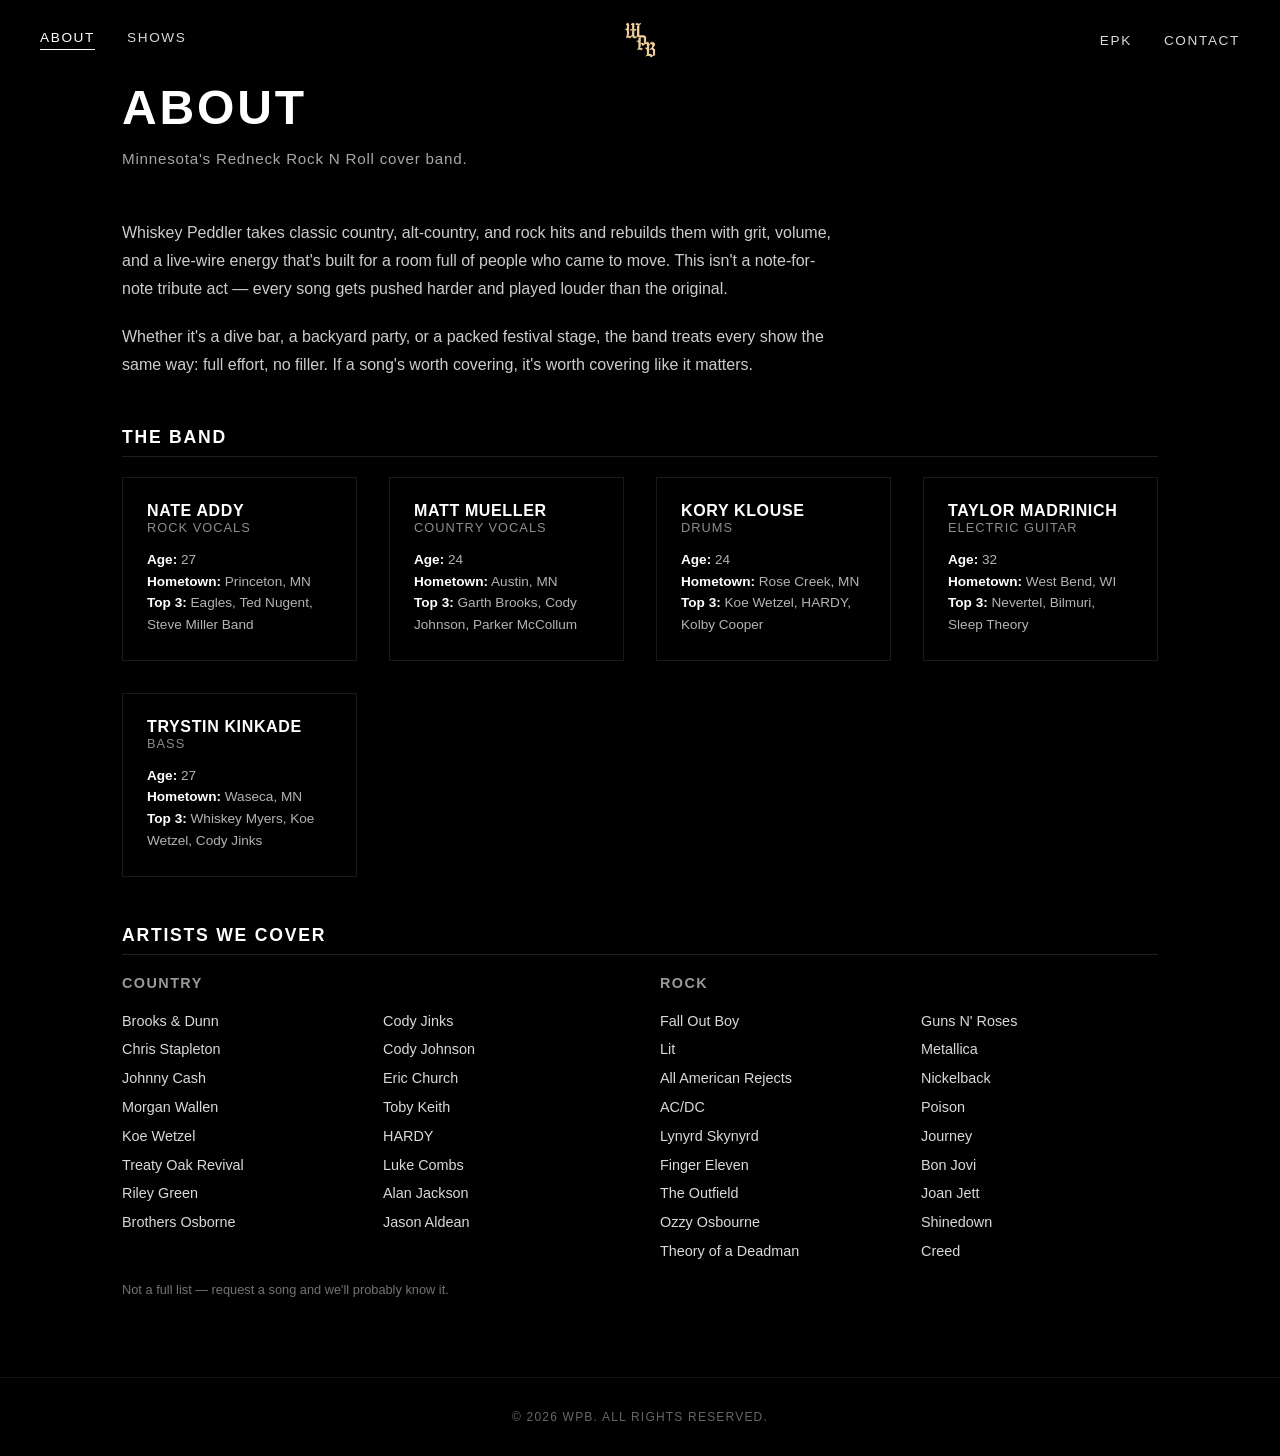
==== about/index.html @ f74cedf8 "Update index.html" ====
<!DOCTYPE html>
<html lang="en">
<head>
  <meta charset="UTF-8" />
  <meta name="viewport" content="width=device-width, initial-scale=1.0" />
  <title>About — Whiskey Peddler</title>
  <meta name="description" content="Meet Whiskey Peddler, Minnesota's Redneck Rock N Roll cover band." />
  <link rel="stylesheet" href="../css/style.css" />
</head>
<body>

  <div id="site-header"></div>

  <main class="page-section">
    <h1 class="page-title">About</h1>
    <p class="page-subtitle">Minnesota's Redneck Rock N Roll cover band.</p>

    <p class="body-copy">
      Whiskey Peddler takes classic country, alt-country, and rock hits and rebuilds them with grit,
      volume, and a live-wire energy that's built for a room full of people who came to move. This
      isn't a note-for-note tribute act — every song gets pushed harder and played louder than the
      original.
    </p>
    <p class="body-copy">
      Whether it's a dive bar, a backyard party, or a packed festival stage, the band treats every
      show the same way: full effort, no filler. If a song's worth covering, it's worth covering
      like it matters.
    </p>

    <h2 class="section-heading">The Band</h2>
    <div class="member-grid">
      <div class="member-card">
        <div class="member-name">Nate Addy</div>
        <div class="member-role">Rock Vocals</div>
        <div class="member-detail">
          <strong>Age:</strong> 27<br />
          <strong>Hometown:</strong> Princeton, MN<br />
          <strong>Top 3:</strong> Eagles, Ted Nugent, Steve Miller Band
        </div>
      </div>
      <div class="member-card">
        <div class="member-name">Matt Mueller</div>
        <div class="member-role">Country Vocals</div>
        <div class="member-detail">
          <strong>Age:</strong> 24<br />
          <strong>Hometown:</strong> Austin, MN<br />
          <strong>Top 3:</strong> Garth Brooks, Cody Johnson, Parker McCollum
        </div>
      </div>
      <div class="member-card">
        <div class="member-name">Kory Klouse</div>
        <div class="member-role">Drums</div>
        <div class="member-detail">
          <strong>Age:</strong> 24<br />
          <strong>Hometown:</strong> Rose Creek, MN<br />
          <strong>Top 3:</strong> Koe Wetzel, HARDY, Kolby Cooper
        </div>
      </div>
      <div class="member-card">
        <div class="member-name">Taylor Madrinich</div>
        <div class="member-role">Electric Guitar</div>
        <div class="member-detail">
          <strong>Age:</strong> 32<br />
          <strong>Hometown:</strong> West Bend, WI<br />
          <strong>Top 3:</strong> Nevertel, Bilmuri, Sleep Theory
        </div>
      </div>
      <div class="member-card">
        <div class="member-name">Trystin Kinkade</div>
        <div class="member-role">Bass</div>
        <div class="member-detail">
          <strong>Age:</strong> 27<br />
          <strong>Hometown:</strong> Waseca, MN<br />
          <strong>Top 3:</strong> Whiskey Myers, Koe Wetzel, Cody Jinks
        </div>
      </div>
    </div>

    <h2 class="section-heading">Artists We Cover</h2>
    <div class="artist-columns">
      <div>
        <h4>Country</h4>
        <ul>
          <li>Brooks &amp; Dunn</li>
          <li>Chris Stapleton</li>
          <li>Johnny Cash</li>
          <li>Morgan Wallen</li>
          <li>Koe Wetzel</li>
          <li>Treaty Oak Revival</li>
          <li>Riley Green</li>
          <li>Brothers Osborne</li>
          <li>Cody Jinks</li>
          <li>Cody Johnson</li>
          <li>Eric Church</li>
          <li>Toby Keith</li>
          <li>HARDY</li>
          <li>Luke Combs</li>
          <li>Alan Jackson</li>
          <li>Jason Aldean</li>
        </ul>
      </div>
      <div>
        <h4>Rock</h4>
        <ul>
          <li>Fall Out Boy</li>
          <li>Lit</li>
          <li>All American Rejects</li>
          <li>AC/DC</li>
          <li>Lynyrd Skynyrd</li>
          <li>Finger Eleven</li>
          <li>The Outfield</li>
          <li>Ozzy Osbourne</li>
          <li>Theory of a Deadman</li>
          <li>Guns N' Roses</li>
          <li>Metallica</li>
          <li>Nickelback</li>
          <li>Poison</li>
          <li>Journey</li>
          <li>Bon Jovi</li>
          <li>Joan Jett</li>
          <li>Shinedown</li>
          <li>Creed</li>
        </ul>
      </div>
    </div>
    <p class="artist-note">Not a full list — request a song and we'll probably know it.</p>
  </main>

  <div id="site-footer"></div>

  <script>window.SITE_BASE = "../";</script>
  <script src="../js/main.js"></script>
</body>
</html>
---- css/style.css ----
/* ===========================
   RESET & BASE
   =========================== */
*, *::before, *::after {
  box-sizing: border-box;
  margin: 0;
  padding: 0;
}

html, body {
  height: 100%;
}

body {
  font-family: 'Helvetica Neue', Helvetica, Arial, sans-serif;
  color: #fff;
  background: #000;
  overflow-x: hidden;
}

a {
  text-decoration: none;
  color: inherit;
}

img {
  display: block;
  max-width: 100%;
}

/* ===========================
   HEADER / NAV
   =========================== */
.site-header {
  position: fixed;
  top: 0;
  left: 0;
  width: 100%;
  z-index: 100;
  padding: 0 2rem;
  /* subtle gradient so nav links stay readable over hero */
  background: linear-gradient(to bottom, rgba(0,0,0,0.6) 0%, transparent 100%);
  transition: background 0.3s ease;
}

/* Scrolled state — added by JS */
.site-header.scrolled {
  background: rgba(0, 0, 0, 0.85);
  backdrop-filter: blur(6px);
  -webkit-backdrop-filter: blur(6px);
}

.nav-inner {
  display: flex;
  align-items: center;
  justify-content: space-between;
  max-width: 1200px;
  margin: 0 auto;
  height: 80px;
}

.nav-left,
.nav-right {
  display: flex;
  gap: 2rem;
  flex: 1;
}

.nav-right {
  justify-content: flex-end;
}

.nav-link {
  font-size: 0.85rem;
  font-weight: 500;
  letter-spacing: 0.12em;
  text-transform: uppercase;
  color: #fff;
  opacity: 0.85;
  transition: opacity 0.2s ease;
}

.nav-link:hover {
  opacity: 1;
}

.nav-link.active {
  opacity: 1;
  border-bottom: 1px solid #fff;
  padding-bottom: 4px;
}

.nav-logo {
  flex: 0 0 auto;
  display: flex;
  justify-content: center;
}

.logo-img {
  height: 52px;
  width: auto;
  object-fit: contain;
}

/* ===========================
   HERO
   =========================== */
.hero {
  position: relative;
  width: 100%;
  height: 100vh;
  min-height: 500px;
  overflow: hidden;
}

.hero-bg {
  position: absolute;
  inset: 0;
  background-image: url('../assets/wbphero.png');
  background-size: cover;
  background-position: center top;
  background-repeat: no-repeat;
}

/* subtle dark vignette so any text over the hero stays legible */
.hero-bg::after {
  content: '';
  position: absolute;
  inset: 0;
  background: linear-gradient(
    to bottom,
    rgba(0,0,0,0.25) 0%,
    rgba(0,0,0,0.0) 40%,
    rgba(0,0,0,0.45) 100%
  );
}

/* Optional: hero content block (text / CTA) — hidden by default,
   uncomment in index.html when you have content to add */
.hero-content {
  position: relative;
  z-index: 2;
  display: flex;
  flex-direction: column;
  align-items: center;
  justify-content: flex-end;
  height: 100%;
  padding-bottom: 6rem;
  text-align: center;
}

.hero-content h1 {
  font-size: clamp(2rem, 6vw, 5rem);
  font-weight: 700;
  letter-spacing: 0.04em;
  line-height: 1.1;
  text-shadow: 0 2px 20px rgba(0,0,0,0.5);
}

.hero-content p {
  margin-top: 1rem;
  font-size: clamp(0.9rem, 2vw, 1.15rem);
  letter-spacing: 0.08em;
  text-transform: uppercase;
  opacity: 0.85;
}

.hero-actions {
  display: flex;
  gap: 1rem;
  margin-top: 2rem;
  justify-content: center;
  flex-wrap: wrap;
}

.hero-btn {
  padding: 0.9rem 2rem;
  border: 1px solid #fff;
  font-size: 0.8rem;
  letter-spacing: 0.1em;
  text-transform: uppercase;
  background: #fff;
  color: #000;
  transition: background 0.2s ease, color 0.2s ease;
}

.hero-btn:hover {
  background: transparent;
  color: #fff;
}

.hero-btn-outline {
  background: transparent;
  color: #fff;
}

.hero-btn-outline:hover {
  background: #fff;
  color: #000;
}

/* ===========================
   HOMEPAGE HIGHLIGHTS
   =========================== */
.highlight-grid {
  display: grid;
  grid-template-columns: repeat(auto-fit, minmax(220px, 1fr));
  gap: 1.5rem;
}

.highlight-card {
  display: block;
  border: 1px solid rgba(255,255,255,0.12);
  padding: 2rem 1.5rem;
  text-align: center;
  transition: border-color 0.2s ease, background 0.2s ease;
}

.highlight-card:hover {
  border-color: #fff;
  background: rgba(255,255,255,0.04);
}

.highlight-card h3 {
  font-size: 1rem;
  letter-spacing: 0.08em;
  text-transform: uppercase;
  margin-bottom: 0.5rem;
}

.highlight-card p {
  font-size: 0.85rem;
  color: rgba(255,255,255,0.6);
}

/* ===========================
   MAIN CONTENT SECTIONS
   (for pages beyond the hero)
   =========================== */
.page-section {
  max-width: 1100px;
  margin: 0 auto;
  padding: 5rem 2rem;
}

/* ===========================
   FOOTER
   =========================== */
.site-footer {
  background: #000;
  border-top: 1px solid rgba(255,255,255,0.08);
  padding: 2rem;
  text-align: center;
}

.footer-copy {
  font-size: 0.75rem;
  letter-spacing: 0.1em;
  text-transform: uppercase;
  opacity: 0.4;
}

/* ===========================
   PAGE HEADER (interior pages)
   =========================== */
.page-title {
  font-size: clamp(1.8rem, 5vw, 3rem);
  font-weight: 700;
  letter-spacing: 0.06em;
  text-transform: uppercase;
  margin-bottom: 0.75rem;
}

.page-subtitle {
  font-size: 0.95rem;
  letter-spacing: 0.05em;
  color: rgba(255,255,255,0.65);
  margin-bottom: 3rem;
  max-width: 640px;
  line-height: 1.6;
}

.section-heading {
  font-size: 1.1rem;
  font-weight: 700;
  letter-spacing: 0.1em;
  text-transform: uppercase;
  margin: 3rem 0 1.25rem;
  padding-bottom: 0.5rem;
  border-bottom: 1px solid rgba(255,255,255,0.12);
}

.body-copy {
  font-size: 1rem;
  line-height: 1.75;
  color: rgba(255,255,255,0.8);
  max-width: 720px;
  margin-bottom: 1.25rem;
}

/* ===========================
   MEMBER GRID (About)
   =========================== */
.member-grid {
  display: grid;
  grid-template-columns: repeat(auto-fill, minmax(220px, 1fr));
  gap: 2rem;
}

.member-card {
  border: 1px solid rgba(255,255,255,0.1);
  padding: 1.5rem;
}

.member-name {
  font-size: 1rem;
  font-weight: 700;
  letter-spacing: 0.04em;
  text-transform: uppercase;
}

.member-role {
  font-size: 0.8rem;
  letter-spacing: 0.08em;
  text-transform: uppercase;
  color: rgba(255,255,255,0.55);
  margin-bottom: 0.85rem;
}

.member-detail {
  font-size: 0.85rem;
  line-height: 1.6;
  color: rgba(255,255,255,0.7);
}

.member-detail strong {
  color: #fff;
}

/* ===========================
   ARTIST LISTS (About / EPK)
   =========================== */
.artist-columns {
  display: grid;
  grid-template-columns: repeat(auto-fit, minmax(220px, 1fr));
  gap: 2.5rem;
  margin-bottom: 1rem;
}

.artist-columns h4 {
  font-size: 0.9rem;
  letter-spacing: 0.1em;
  text-transform: uppercase;
  margin-bottom: 1rem;
  color: rgba(255,255,255,0.6);
}

.artist-columns ul {
  list-style: none;
  columns: 2;
  column-gap: 1.5rem;
}

.artist-columns li {
  font-size: 0.9rem;
  line-height: 2;
  color: rgba(255,255,255,0.85);
}

.artist-note {
  font-size: 0.8rem;
  color: rgba(255,255,255,0.45);
  margin-top: 0.5rem;
}

/* ===========================
   CALENDAR EMBED (Shows)
   =========================== */
.calendar-wrap {
  border: 1px solid rgba(255,255,255,0.12);
  background: #0a0a0a;
  overflow: hidden;
}

.calendar-wrap iframe {
  display: block;
  width: 100%;
  height: 650px;
  border: 0;
}

.shows-cta {
  margin-top: 2.5rem;
  padding: 2rem;
  border: 1px solid rgba(255,255,255,0.1);
  text-align: center;
}

.shows-cta a {
  display: inline-block;
  margin-top: 1rem;
  padding: 0.85rem 2rem;
  border: 1px solid #fff;
  font-size: 0.8rem;
  letter-spacing: 0.1em;
  text-transform: uppercase;
  transition: background 0.2s ease, color 0.2s ease;
}

.shows-cta a:hover {
  background: #fff;
  color: #000;
}

/* ===========================
   DOWNLOADS & VIDEOS (EPK)
   =========================== */
.download-list {
  display: flex;
  flex-wrap: wrap;
  gap: 1rem;
  margin-bottom: 1rem;
}

.download-link {
  display: inline-flex;
  align-items: center;
  gap: 0.6rem;
  padding: 0.9rem 1.5rem;
  border: 1px solid rgba(255,255,255,0.25);
  font-size: 0.8rem;
  letter-spacing: 0.08em;
  text-transform: uppercase;
  transition: border-color 0.2s ease, background 0.2s ease;
}

.download-link:hover {
  border-color: #fff;
  background: rgba(255,255,255,0.06);
}

.video-grid {
  display: grid;
  grid-template-columns: repeat(auto-fit, minmax(280px, 1fr));
  gap: 2rem;
}

.video-item .video-frame {
  position: relative;
  width: 100%;
  padding-top: 56.25%;
  background: #0a0a0a;
  border: 1px solid rgba(255,255,255,0.1);
}

.video-item .video-frame iframe {
  position: absolute;
  inset: 0;
  width: 100%;
  height: 100%;
  border: 0;
}

.video-caption {
  margin-top: 0.75rem;
  font-size: 0.85rem;
}

.video-caption .video-title {
  font-weight: 700;
  text-transform: uppercase;
  letter-spacing: 0.04em;
}

.video-caption .video-loc {
  color: rgba(255,255,255,0.5);
  font-size: 0.8rem;
}

/* ===========================
   CONTACT
   =========================== */
.contact-grid {
  display: grid;
  grid-template-columns: repeat(auto-fit, minmax(240px, 1fr));
  gap: 2rem;
  margin-bottom: 2.5rem;
}

.contact-card {
  border: 1px solid rgba(255,255,255,0.1);
  padding: 1.75rem;
}

.contact-label {
  font-size: 0.75rem;
  letter-spacing: 0.1em;
  text-transform: uppercase;
  color: rgba(255,255,255,0.5);
  margin-bottom: 0.6rem;
}

.contact-value {
  font-size: 1.15rem;
  font-weight: 700;
  letter-spacing: 0.02em;
}

.contact-value a {
  border-bottom: 1px solid transparent;
  transition: border-color 0.2s ease;
}

.contact-value a:hover {
  border-color: #fff;
}

.social-row {
  display: flex;
  gap: 1rem;
}

.social-row a {
  padding: 0.75rem 1.5rem;
  border: 1px solid rgba(255,255,255,0.25);
  font-size: 0.8rem;
  letter-spacing: 0.08em;
  text-transform: uppercase;
  transition: border-color 0.2s ease, background 0.2s ease;
}

.social-row a:hover {
  border-color: #fff;
  background: rgba(255,255,255,0.06);
}

/* ===========================
   RESPONSIVE
   =========================== */
@media (max-width: 600px) {
  .nav-inner {
    height: 64px;
  }

  .logo-img {
    height: 38px;
  }

  .nav-left,
  .nav-right {
    gap: 1rem;
  }

  .nav-link {
    font-size: 0.75rem;
  }
}

@media (max-width: 420px) {
  .site-header {
    padding: 0 1rem;
  }

  .nav-left,
  .nav-right {
    gap: 0.65rem;
  }
}

@media (max-width: 640px) {
  .page-section {
    padding: 6.5rem 1.25rem 3rem;
  }

  .artist-columns ul {
    columns: 1;
  }

  .calendar-wrap iframe {
    height: 500px;
  }
}
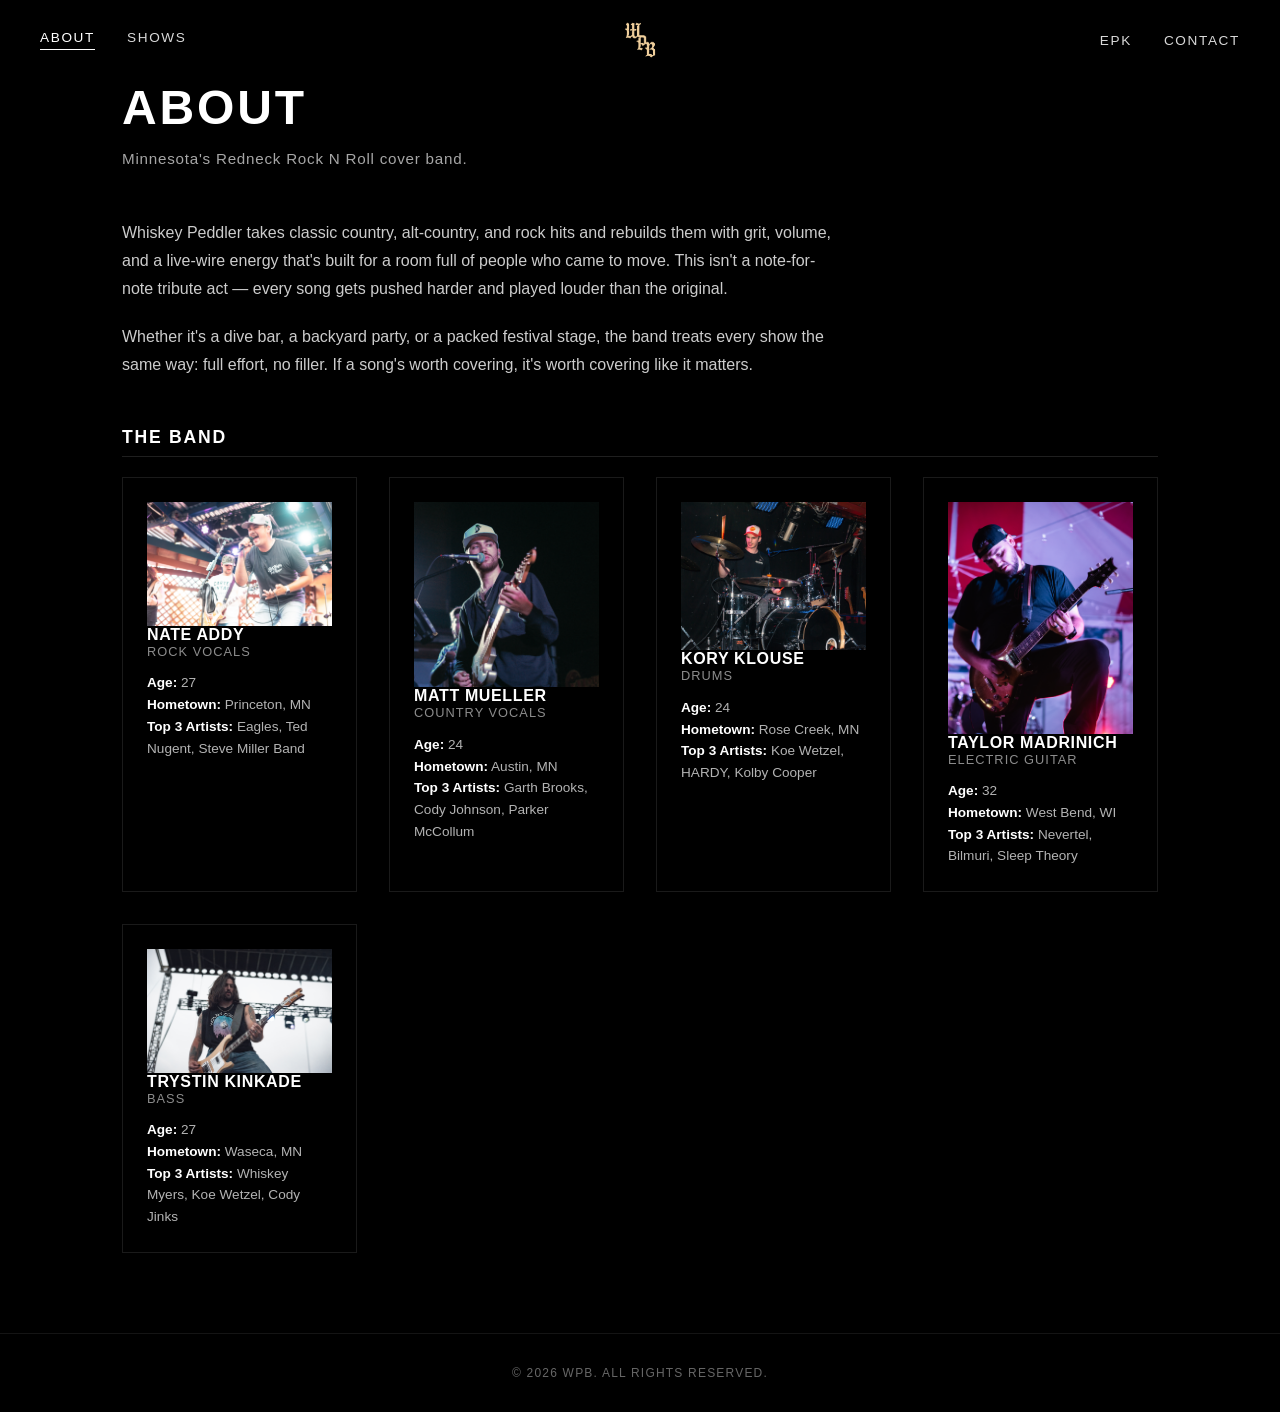
==== commit 9f1df184: "Update index.html" ====
--- a/about/index.html
+++ b/about/index.html
@@ -30,100 +30,57 @@
     <h2 class="section-heading">The Band</h2>
     <div class="member-grid">
       <div class="member-card">
+        <img class="member-photo" src="../assets/bandnate.jpg" alt="Nate Addy" />
         <div class="member-name">Nate Addy</div>
         <div class="member-role">Rock Vocals</div>
         <div class="member-detail">
           <strong>Age:</strong> 27<br />
           <strong>Hometown:</strong> Princeton, MN<br />
-          <strong>Top 3:</strong> Eagles, Ted Nugent, Steve Miller Band
+          <strong>Top 3 Artists:</strong> Eagles, Ted Nugent, Steve Miller Band
         </div>
       </div>
       <div class="member-card">
+        <img class="member-photo" src="../assets/bandmatt.jpg" alt="Matt Mueller" />
         <div class="member-name">Matt Mueller</div>
         <div class="member-role">Country Vocals</div>
         <div class="member-detail">
           <strong>Age:</strong> 24<br />
           <strong>Hometown:</strong> Austin, MN<br />
-          <strong>Top 3:</strong> Garth Brooks, Cody Johnson, Parker McCollum
+          <strong>Top 3 Artists:</strong> Garth Brooks, Cody Johnson, Parker McCollum
         </div>
       </div>
       <div class="member-card">
+        <img class="member-photo" src="../assets/bandkory.jpg" alt="Kory Klouse" />
         <div class="member-name">Kory Klouse</div>
         <div class="member-role">Drums</div>
         <div class="member-detail">
           <strong>Age:</strong> 24<br />
           <strong>Hometown:</strong> Rose Creek, MN<br />
-          <strong>Top 3:</strong> Koe Wetzel, HARDY, Kolby Cooper
+          <strong>Top 3 Artists:</strong> Koe Wetzel, HARDY, Kolby Cooper
         </div>
       </div>
       <div class="member-card">
+        <img class="member-photo" src="../assets/bandtaylor2.jpg" alt="Taylor Madrinich" />
         <div class="member-name">Taylor Madrinich</div>
         <div class="member-role">Electric Guitar</div>
         <div class="member-detail">
           <strong>Age:</strong> 32<br />
           <strong>Hometown:</strong> West Bend, WI<br />
-          <strong>Top 3:</strong> Nevertel, Bilmuri, Sleep Theory
+          <strong>Top 3 Artists:</strong> Nevertel, Bilmuri, Sleep Theory
         </div>
       </div>
       <div class="member-card">
+        <img class="member-photo" src="../assets/bandtrystin.jpg" alt="Trystin Kinkade" />
         <div class="member-name">Trystin Kinkade</div>
         <div class="member-role">Bass</div>
         <div class="member-detail">
           <strong>Age:</strong> 27<br />
           <strong>Hometown:</strong> Waseca, MN<br />
-          <strong>Top 3:</strong> Whiskey Myers, Koe Wetzel, Cody Jinks
+          <strong>Top 3 Artists:</strong> Whiskey Myers, Koe Wetzel, Cody Jinks
         </div>
       </div>
     </div>
 
-    <h2 class="section-heading">Artists We Cover</h2>
-    <div class="artist-columns">
-      <div>
-        <h4>Country</h4>
-        <ul>
-          <li>Brooks &amp; Dunn</li>
-          <li>Chris Stapleton</li>
-          <li>Johnny Cash</li>
-          <li>Morgan Wallen</li>
-          <li>Koe Wetzel</li>
-          <li>Treaty Oak Revival</li>
-          <li>Riley Green</li>
-          <li>Brothers Osborne</li>
-          <li>Cody Jinks</li>
-          <li>Cody Johnson</li>
-          <li>Eric Church</li>
-          <li>Toby Keith</li>
-          <li>HARDY</li>
-          <li>Luke Combs</li>
-          <li>Alan Jackson</li>
-          <li>Jason Aldean</li>
-        </ul>
-      </div>
-      <div>
-        <h4>Rock</h4>
-        <ul>
-          <li>Fall Out Boy</li>
-          <li>Lit</li>
-          <li>All American Rejects</li>
-          <li>AC/DC</li>
-          <li>Lynyrd Skynyrd</li>
-          <li>Finger Eleven</li>
-          <li>The Outfield</li>
-          <li>Ozzy Osbourne</li>
-          <li>Theory of a Deadman</li>
-          <li>Guns N' Roses</li>
-          <li>Metallica</li>
-          <li>Nickelback</li>
-          <li>Poison</li>
-          <li>Journey</li>
-          <li>Bon Jovi</li>
-          <li>Joan Jett</li>
-          <li>Shinedown</li>
-          <li>Creed</li>
-        </ul>
-      </div>
-    </div>
-    <p class="artist-note">Not a full list — request a song and we'll probably know it.</p>
   </main>
 
   <div id="site-footer"></div>
--- a/css/style.css
+++ b/css/style.css
@@ -116,7 +116,7 @@
 .hero-bg {
   position: absolute;
   inset: 0;
-  background-image: url('../assets/wbphero.png');
+  background-image: url('/whiskeypeddlerband/assets/WPB%20Hero%202.jpg');
   background-size: cover;
   background-position: center top;
   background-repeat: no-repeat;
@@ -299,6 +299,26 @@
 }
 
 /* ===========================
+   BIO SPLIT (EPK: text left, image right)
+   =========================== */
+.bio-split {
+  display: grid;
+  grid-template-columns: 1fr 1fr;
+  gap: 2rem;
+  align-items: center;
+}
+
+.bio-split .body-copy {
+  margin: 0;
+}
+
+.bio-image {
+  display: block;
+  width: 100%;
+  height: auto;
+}
+
+/* ===========================
    MEMBER GRID (About)
    =========================== */
 .member-grid {
@@ -377,6 +397,8 @@
    CALENDAR EMBED (Shows)
    =========================== */
 .calendar-wrap {
+  width: 800px;
+  margin: 0 auto;
   border: 1px solid rgba(255,255,255,0.12);
   background: #0a0a0a;
   overflow: hidden;
@@ -384,7 +406,7 @@
 
 .calendar-wrap iframe {
   display: block;
-  width: 100%;
+  width: 800px;
   height: 650px;
   border: 0;
 }
@@ -521,22 +543,198 @@
 }
 
 .social-row a {
-  padding: 0.75rem 1.5rem;
-  border: 1px solid rgba(255,255,255,0.25);
-  font-size: 0.8rem;
-  letter-spacing: 0.08em;
-  text-transform: uppercase;
-  transition: border-color 0.2s ease, background 0.2s ease;
-}
-
-.social-row a:hover {
-  border-color: #fff;
-  background: rgba(255,255,255,0.06);
+  display: inline-flex;
+  align-items: center;
+  justify-content: center;
+  width: 44px;
+  height: 44px;
+  padding: 0;
+  border: none;
+}
+
+.social-row svg {
+  width: 22px;
+  height: 22px;
+  fill: #fff;
+  transition: fill 0.2s ease;
+}
+
+.social-row .icon-facebook:hover svg {
+  fill: #1877F2;
+}
+
+.social-row .icon-instagram:hover svg {
+  fill: #E4405F;
+}
+
+/* ===========================
+   GALLERY: masonry grid (default)
+   =========================== */
+.gallery-grid {
+  column-width: 260px;
+  column-gap: 12px;
+  margin-top: 1.5rem;
+}
+
+.gallery-item {
+  display: block;
+  width: 100%;
+  margin: 0 0 12px;
+  padding: 0;
+  border: 1px solid #333;
+  background: #111;
+  cursor: pointer;
+  break-inside: avoid;
+  overflow: hidden;
+}
+
+.gallery-item img {
+  display: block;
+  width: 100%;
+  height: auto;
+  transition: opacity 0.2s ease;
+}
+
+.gallery-item:hover img,
+.gallery-item:focus-visible img {
+  opacity: 0.8;
+}
+
+.gallery-item:focus-visible {
+  outline: 2px solid #fff;
+  outline-offset: 2px;
+}
+
+.gallery-status {
+  margin-top: 1.5rem;
+  color: #c8c8c8;
+}
+
+/* ===========================
+   GALLERY: carousel (data-mode="carousel")
+   =========================== */
+.gallery-carousel {
+  position: relative;
+  margin-top: 1.5rem;
+}
+
+.gallery-track {
+  display: flex;
+  gap: 12px;
+  overflow-x: auto;
+  scrollbar-width: none;
+  -webkit-overflow-scrolling: touch;
+}
+
+.gallery-track::-webkit-scrollbar {
+  display: none;
+}
+
+.gallery-track .gallery-item {
+  flex: 0 0 auto;
+  width: auto;
+  height: 320px;
+  margin: 0;
+}
+
+.gallery-track .gallery-item img {
+  width: auto;
+  max-width: none;
+  height: 100%;
+}
+
+.gc-arrow {
+  position: absolute;
+  top: 50%;
+  transform: translateY(-50%);
+  z-index: 2;
+  width: 44px;
+  height: 44px;
+  border: 0;
+  border-radius: 50%;
+  background: rgba(0, 0, 0, 0.65);
+  color: #fff;
+  font-size: 1.8rem;
+  line-height: 1;
+  cursor: pointer;
+}
+
+.gc-arrow:hover,
+.gc-arrow:focus-visible {
+  background: rgba(0, 0, 0, 0.9);
+}
+
+.gc-prev { left: 8px; }
+.gc-next { right: 8px; }
+
+/* ===========================
+   GALLERY: lightbox
+   =========================== */
+.lightbox {
+  position: fixed;
+  inset: 0;
+  z-index: 1000;
+  display: none;
+  align-items: center;
+  justify-content: center;
+  background: rgba(0, 0, 0, 0.94);
+}
+
+.lightbox.open {
+  display: flex;
+}
+
+.lightbox img {
+  max-width: 92vw;
+  max-height: 88vh;
+  width: auto;
+  height: auto;
+  object-fit: contain;
+}
+
+.lightbox button {
+  position: absolute;
+  background: none;
+  border: 0;
+  color: #fff;
+  font-size: 2.5rem;
+  line-height: 1;
+  padding: 0.75rem 1rem;
+  cursor: pointer;
+  opacity: 0.8;
+}
+
+.lightbox button:hover,
+.lightbox button:focus-visible {
+  opacity: 1;
+}
+
+.lb-close { top: 0.5rem; right: 0.5rem; }
+.lb-prev { left: 0.5rem; top: 50%; transform: translateY(-50%); }
+.lb-next { right: 0.5rem; top: 50%; transform: translateY(-50%); }
+
+.lb-count {
+  position: absolute;
+  bottom: 1rem;
+  left: 50%;
+  transform: translateX(-50%);
+  color: #c8c8c8;
+  font-size: 0.85rem;
 }
 
 /* ===========================
    RESPONSIVE
    =========================== */
+@media (max-width: 700px) {
+  .bio-split {
+    grid-template-columns: 1fr;
+  }
+
+  .gallery-track .gallery-item {
+    height: 220px;
+  }
+}
+
 @media (max-width: 600px) {
   .nav-inner {
     height: 64px;
@@ -580,3 +778,10 @@
     height: 500px;
   }
 }
+
+@media (max-width: 640px) {
+  .calendar-wrap,
+  .calendar-wrap iframe {
+    width: 100%;
+  }
+}
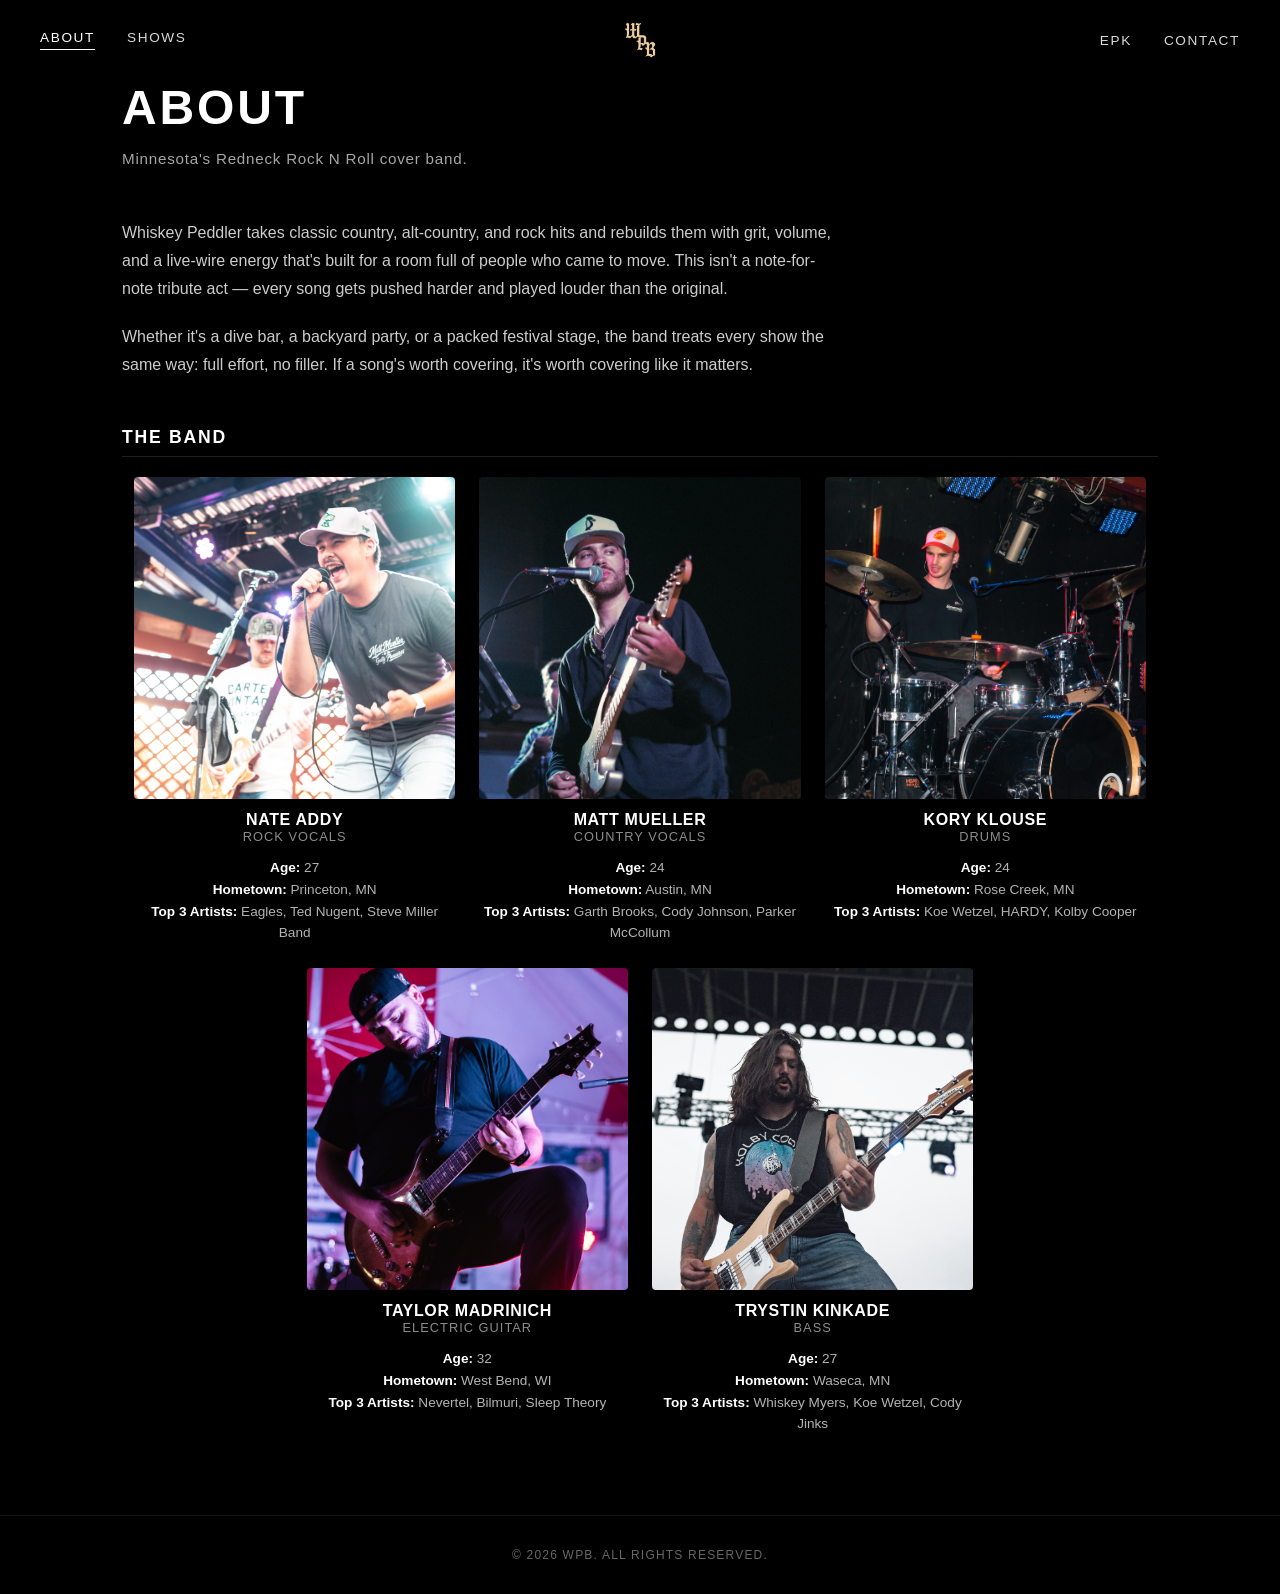
==== commit e3d46df9: "Update index.html" ====
--- a/about/index.html
+++ b/about/index.html
@@ -6,6 +6,7 @@
   <title>About — Whiskey Peddler</title>
   <meta name="description" content="Meet Whiskey Peddler, Minnesota's Redneck Rock N Roll cover band." />
   <link rel="stylesheet" href="../css/style.css" />
+  <link rel="icon" type="image/jpeg" href="../assets/wpblogo.jpeg" />
 </head>
 <body>
 
--- a/css/style.css
+++ b/css/style.css
@@ -120,6 +120,10 @@
   background-size: cover;
   background-position: center top;
   background-repeat: no-repeat;
+}
+
+.hero-bg-img {
+  display: none; /* only shown on mobile, see media query below */
 }
 
 /* subtle dark vignette so any text over the hero stays legible */
@@ -305,11 +309,15 @@
   display: grid;
   grid-template-columns: 1fr 1fr;
   gap: 2rem;
-  align-items: center;
+  align-items: start;
 }
 
 .bio-split .body-copy {
   margin: 0;
+}
+
+.bio-text-stack .section-heading:first-child {
+  margin-top: 0;
 }
 
 .bio-image {
@@ -321,15 +329,30 @@
 /* ===========================
    MEMBER GRID (About)
    =========================== */
+.member-photo {
+  width: 100%;
+  aspect-ratio: 1 / 1;
+  object-fit: cover;
+  border-radius: 4px;
+  margin-bottom: 12px;
+}
+
 .member-grid {
-  display: grid;
-  grid-template-columns: repeat(auto-fill, minmax(220px, 1fr));
-  gap: 2rem;
+  display: flex;
+  flex-wrap: wrap;
+  justify-content: center;
+  gap: 24px;
 }
 
 .member-card {
-  border: 1px solid rgba(255,255,255,0.1);
-  padding: 1.5rem;
+  flex: 0 1 calc(33.333% - 24px);
+  min-width: 200px;
+  text-align: center;
+}
+
+.member-photo {
+  display: block;
+  margin: 0 auto 12px;
 }
 
 .member-name {
@@ -546,15 +569,15 @@
   display: inline-flex;
   align-items: center;
   justify-content: center;
-  width: 44px;
-  height: 44px;
+  width: 75px;
+  height: 75px;
   padding: 0;
   border: none;
 }
 
 .social-row svg {
-  width: 22px;
-  height: 22px;
+  width: 56px;
+  height: 56px;
   fill: #fff;
   transition: fill 0.2s ease;
 }
@@ -733,6 +756,40 @@
   .gallery-track .gallery-item {
     height: 220px;
   }
+
+  /* Show the full hero photo on mobile instead of cropping the sides.
+     The image and the text/buttons are stacked (image on top, text
+     below) instead of the text overlaying the image like on desktop.
+     A real <img> is used here (see hero-bg-img) so the photo always
+     renders at its true aspect ratio — no guessing, no letterboxing. */
+  .hero {
+    height: auto;
+    min-height: 0;
+    display: flex;
+    flex-direction: column;
+    overflow: visible;
+  }
+
+  .hero-bg {
+    position: relative;
+    inset: auto;
+    width: 100%;
+    background-image: none;
+  }
+
+  .hero-bg-img {
+    display: block;
+    width: 100%;
+    height: auto;
+  }
+
+  .hero-content {
+    position: relative;
+    height: auto;
+    justify-content: center;
+    padding: 2.5rem 1.25rem;
+    background: #000;
+  }
 }
 
 @media (max-width: 600px) {
@@ -768,6 +825,11 @@
 @media (max-width: 640px) {
   .page-section {
     padding: 6.5rem 1.25rem 3rem;
+  }
+
+  .artist-columns {
+    grid-template-columns: 1fr 1fr;
+    gap: 1rem;
   }
 
   .artist-columns ul {
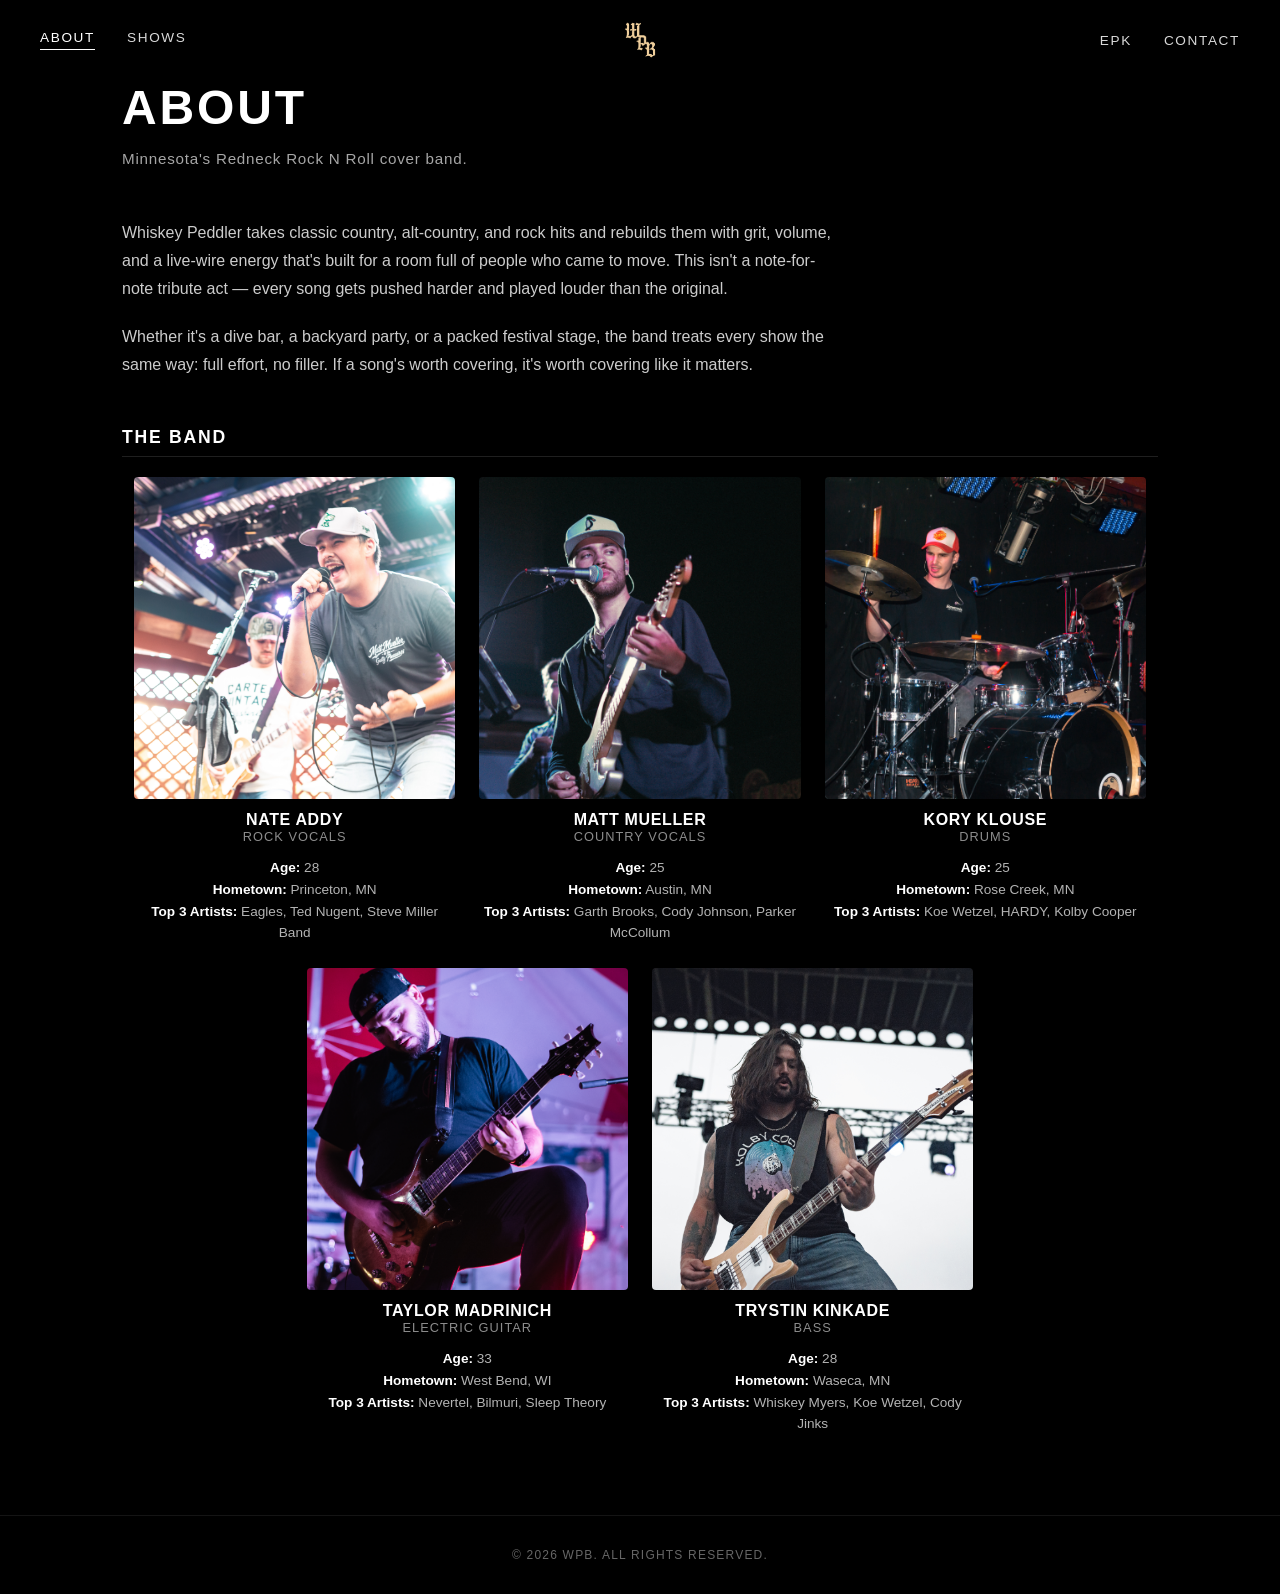
==== commit f012ada6: "Update index.html" ====
--- a/about/index.html
+++ b/about/index.html
@@ -35,7 +35,7 @@
         <div class="member-name">Nate Addy</div>
         <div class="member-role">Rock Vocals</div>
         <div class="member-detail">
-          <strong>Age:</strong> 27<br />
+          <strong>Age:</strong> 28<br />
           <strong>Hometown:</strong> Princeton, MN<br />
           <strong>Top 3 Artists:</strong> Eagles, Ted Nugent, Steve Miller Band
         </div>
@@ -45,7 +45,7 @@
         <div class="member-name">Matt Mueller</div>
         <div class="member-role">Country Vocals</div>
         <div class="member-detail">
-          <strong>Age:</strong> 24<br />
+          <strong>Age:</strong> 25<br />
           <strong>Hometown:</strong> Austin, MN<br />
           <strong>Top 3 Artists:</strong> Garth Brooks, Cody Johnson, Parker McCollum
         </div>
@@ -55,7 +55,7 @@
         <div class="member-name">Kory Klouse</div>
         <div class="member-role">Drums</div>
         <div class="member-detail">
-          <strong>Age:</strong> 24<br />
+          <strong>Age:</strong> 25<br />
           <strong>Hometown:</strong> Rose Creek, MN<br />
           <strong>Top 3 Artists:</strong> Koe Wetzel, HARDY, Kolby Cooper
         </div>
@@ -65,7 +65,7 @@
         <div class="member-name">Taylor Madrinich</div>
         <div class="member-role">Electric Guitar</div>
         <div class="member-detail">
-          <strong>Age:</strong> 32<br />
+          <strong>Age:</strong> 33<br />
           <strong>Hometown:</strong> West Bend, WI<br />
           <strong>Top 3 Artists:</strong> Nevertel, Bilmuri, Sleep Theory
         </div>
@@ -75,7 +75,7 @@
         <div class="member-name">Trystin Kinkade</div>
         <div class="member-role">Bass</div>
         <div class="member-detail">
-          <strong>Age:</strong> 27<br />
+          <strong>Age:</strong> 28<br />
           <strong>Hometown:</strong> Waseca, MN<br />
           <strong>Top 3 Artists:</strong> Whiskey Myers, Koe Wetzel, Cody Jinks
         </div>
--- a/css/style.css
+++ b/css/style.css
@@ -116,7 +116,7 @@
 .hero-bg {
   position: absolute;
   inset: 0;
-  background-image: url('/whiskeypeddlerband/assets/WPB%20Hero%202.jpg');
+  background-image: url('/assets/WPB%20Hero%202.jpg');
   background-size: cover;
   background-position: center top;
   background-repeat: no-repeat;
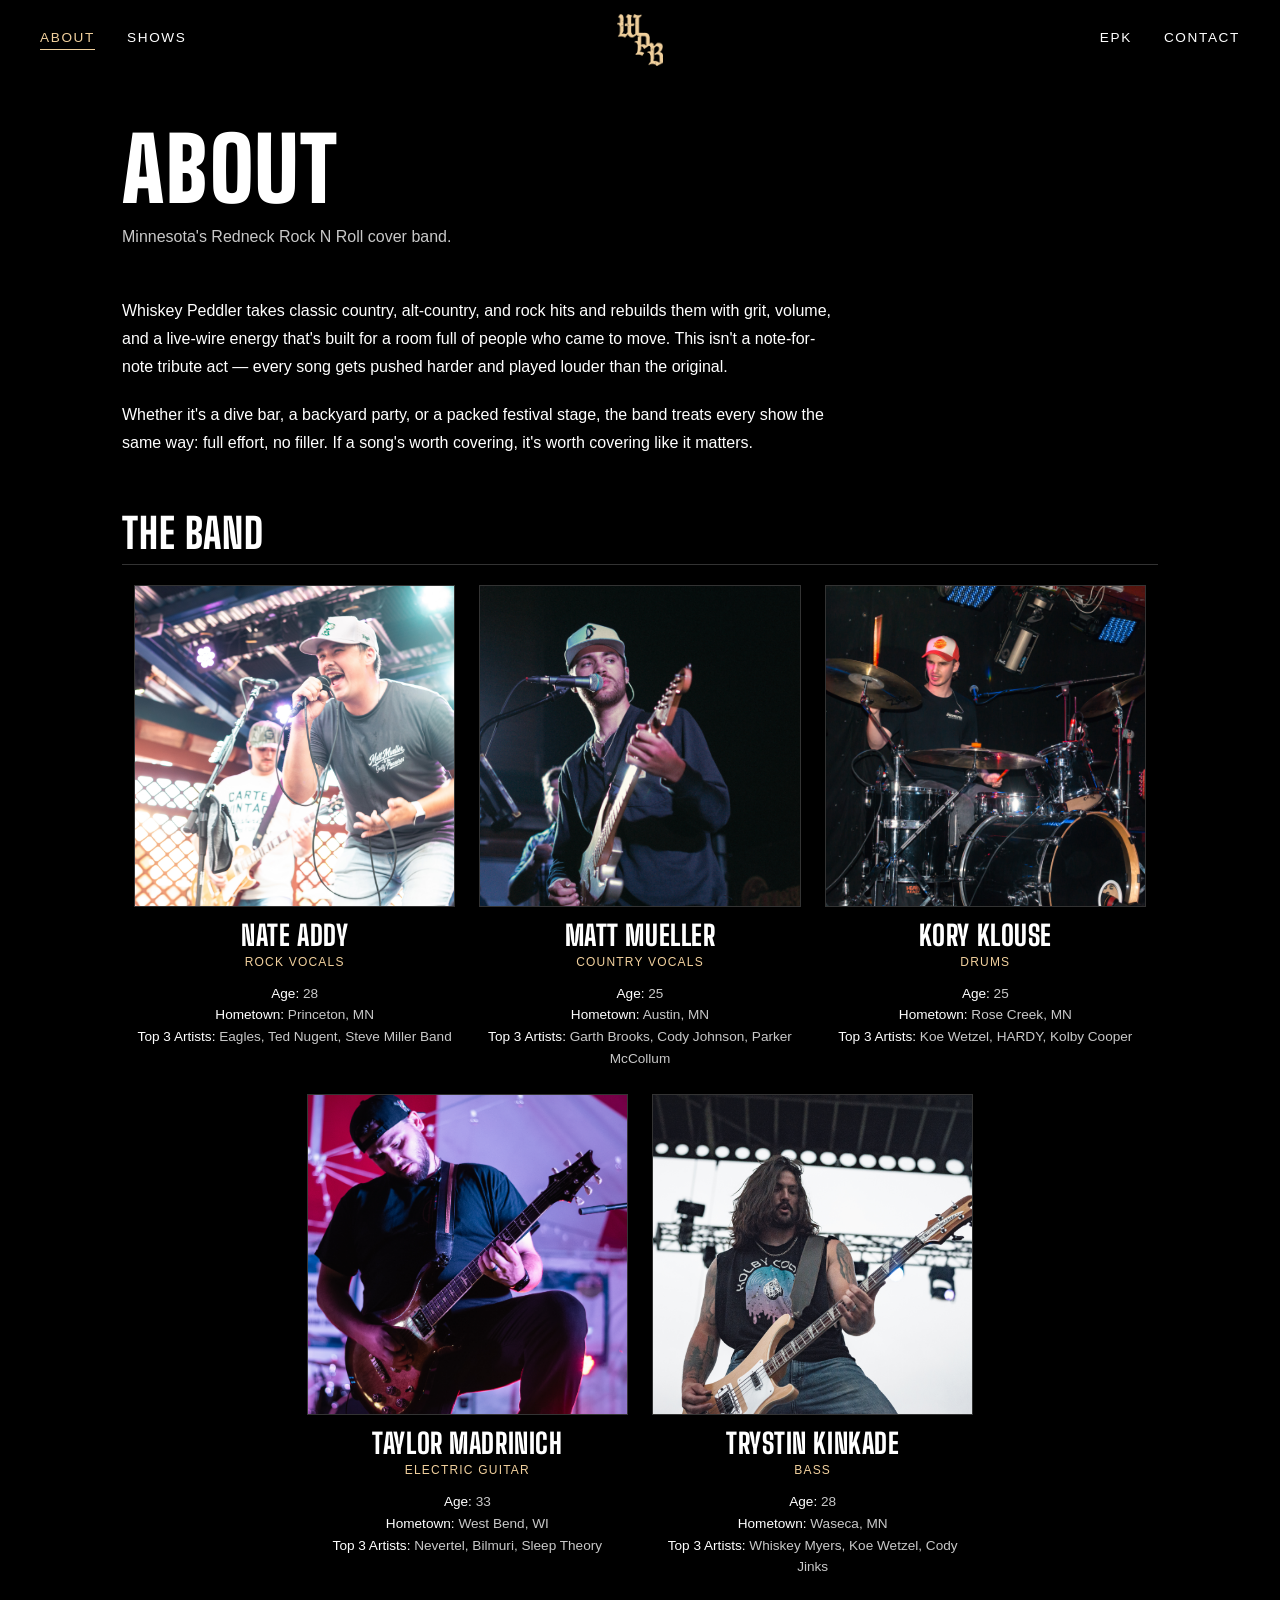
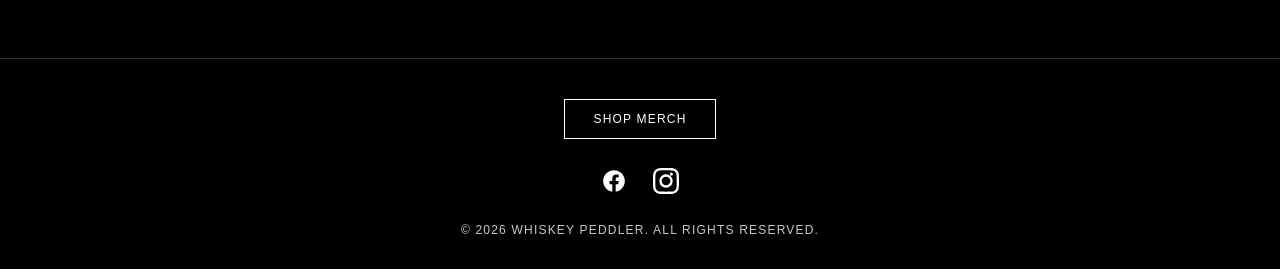
==== commit a2a5f060: "Apply 2026 brand guide across the site - Load Big Shoulders Display (900/800) for headlines, upperca" ====
--- a/about/index.html
+++ b/about/index.html
@@ -5,8 +5,12 @@
   <meta name="viewport" content="width=device-width, initial-scale=1.0" />
   <title>About — Whiskey Peddler</title>
   <meta name="description" content="Meet Whiskey Peddler, Minnesota's Redneck Rock N Roll cover band." />
+  <link rel="preconnect" href="https://fonts.googleapis.com" />
+  <link rel="preconnect" href="https://fonts.gstatic.com" crossorigin />
+  <link rel="stylesheet" href="https://fonts.googleapis.com/css2?family=Big+Shoulders+Display:wght@800;900&display=swap" />
   <link rel="stylesheet" href="../css/style.css" />
-  <link rel="icon" type="image/jpeg" href="../assets/wpblogo.jpeg" />
+  <link rel="icon" type="image/png" href="../assets/favicon-64.png" />
+  <link rel="apple-touch-icon" href="../assets/apple-touch-icon.png" />
 </head>
 <body>
 
--- a/css/style.css
+++ b/css/style.css
@@ -1,3 +1,26 @@
+/* ===========================
+   BRAND TOKENS — 2026 Brand Guide
+   =========================== */
+:root {
+  /* Primary / secondary / accent */
+  --cream: #F1D09D;      /* Contraband Cream: monogram, accent words, key dates */
+  --black: #000000;      /* Midnight Black: backgrounds, nav, banners */
+  --white: #FFFFFF;      /* Headlight White: body text and nav on black */
+  --orange: #E8772E;     /* Shell Orange: buttons, tour dates, live tags. Sparingly. Black text only. */
+
+  /* UI neutrals */
+  --cellar: #0A0A0A;     /* calendar and video panels */
+  --back-room: #111111;  /* cards, gallery tiles, raised sections */
+  --gunmetal: #333333;   /* borders, dividers, table rules */
+  --ash: #C8C8C8;        /* captions, counters, secondary text */
+
+  /* Type */
+  --font-display: 'Big Shoulders Display', 'Helvetica Neue', Helvetica, Arial, sans-serif;
+  --font-body: 'Helvetica Neue', Helvetica, Arial, sans-serif;
+  --track-display: 0.02em;   /* headers: 2% */
+  --track-label: 0.1em;      /* nav, labels, buttons, dates: 8–12% */
+}
+
 /* ===========================
    RESET & BASE
    =========================== */
@@ -12,9 +35,10 @@
 }
 
 body {
-  font-family: 'Helvetica Neue', Helvetica, Arial, sans-serif;
-  color: #fff;
-  background: #000;
+  font-family: var(--font-body);
+  font-weight: 400;
+  color: var(--white);
+  background: var(--black);
   overflow-x: hidden;
 }
 
@@ -26,6 +50,16 @@
 img {
   display: block;
   max-width: 100%;
+}
+
+:focus-visible {
+  outline: 2px solid var(--cream);
+  outline-offset: 3px;
+}
+
+/* Accent word in a headline (e.g. PEDDLER) */
+.accent {
+  color: var(--cream);
 }
 
 /* ===========================
@@ -38,16 +72,15 @@
   width: 100%;
   z-index: 100;
   padding: 0 2rem;
-  /* subtle gradient so nav links stay readable over hero */
-  background: linear-gradient(to bottom, rgba(0,0,0,0.6) 0%, transparent 100%);
+  /* fade so nav links stay readable over hero */
+  background: linear-gradient(to bottom, rgba(0,0,0,0.65) 0%, transparent 100%);
   transition: background 0.3s ease;
 }
 
 /* Scrolled state — added by JS */
 .site-header.scrolled {
-  background: rgba(0, 0, 0, 0.85);
-  backdrop-filter: blur(6px);
-  -webkit-backdrop-filter: blur(6px);
+  background: var(--black);
+  border-bottom: 1px solid var(--gunmetal);
 }
 
 .nav-inner {
@@ -75,19 +108,19 @@
   font-weight: 500;
   letter-spacing: 0.12em;
   text-transform: uppercase;
-  color: #fff;
-  opacity: 0.85;
-  transition: opacity 0.2s ease;
+  color: var(--white);
+  padding-bottom: 4px;
+  border-bottom: 1px solid transparent;
+  transition: color 0.2s ease, border-color 0.2s ease;
 }
 
 .nav-link:hover {
-  opacity: 1;
+  color: var(--cream);
 }
 
 .nav-link.active {
-  opacity: 1;
-  border-bottom: 1px solid #fff;
-  padding-bottom: 4px;
+  color: var(--cream);
+  border-bottom-color: var(--cream);
 }
 
 .nav-logo {
@@ -96,6 +129,7 @@
   justify-content: center;
 }
 
+/* Monogram: transparent Cream PNG. Min 48px tall on screen, nav runs 52px. */
 .logo-img {
   height: 52px;
   width: auto;
@@ -126,21 +160,19 @@
   display: none; /* only shown on mobile, see media query below */
 }
 
-/* subtle dark vignette so any text over the hero stays legible */
+/* Black overlay behind type on photos: 45–65% per brand guide */
 .hero-bg::after {
   content: '';
   position: absolute;
   inset: 0;
   background: linear-gradient(
     to bottom,
-    rgba(0,0,0,0.25) 0%,
-    rgba(0,0,0,0.0) 40%,
-    rgba(0,0,0,0.45) 100%
+    rgba(0,0,0,0.45) 0%,
+    rgba(0,0,0,0.45) 45%,
+    rgba(0,0,0,0.65) 100%
   );
 }
 
-/* Optional: hero content block (text / CTA) — hidden by default,
-   uncomment in index.html when you have content to add */
 .hero-content {
   position: relative;
   z-index: 2;
@@ -154,19 +186,20 @@
 }
 
 .hero-content h1 {
-  font-size: clamp(2rem, 6vw, 5rem);
-  font-weight: 700;
-  letter-spacing: 0.04em;
-  line-height: 1.1;
-  text-shadow: 0 2px 20px rgba(0,0,0,0.5);
+  font-family: var(--font-display);
+  font-size: clamp(3.25rem, 11vw, 9rem);
+  font-weight: 900;
+  letter-spacing: var(--track-display);
+  line-height: 0.9;
+  text-transform: uppercase;
 }
 
 .hero-content p {
   margin-top: 1rem;
   font-size: clamp(0.9rem, 2vw, 1.15rem);
-  letter-spacing: 0.08em;
-  text-transform: uppercase;
-  opacity: 0.85;
+  font-weight: 500;
+  letter-spacing: var(--track-label);
+  text-transform: uppercase;
 }
 
 .hero-actions {
@@ -177,30 +210,37 @@
   flex-wrap: wrap;
 }
 
+/* Primary button: Black on Shell Orange (7.1:1). Never white on orange. */
 .hero-btn {
+  display: inline-block;
   padding: 0.9rem 2rem;
-  border: 1px solid #fff;
+  border: 1px solid var(--orange);
   font-size: 0.8rem;
-  letter-spacing: 0.1em;
-  text-transform: uppercase;
-  background: #fff;
-  color: #000;
-  transition: background 0.2s ease, color 0.2s ease;
+  font-weight: 500;
+  letter-spacing: var(--track-label);
+  text-transform: uppercase;
+  background: var(--orange);
+  color: var(--black);
+  transition: background 0.2s ease, border-color 0.2s ease, color 0.2s ease;
 }
 
 .hero-btn:hover {
-  background: transparent;
-  color: #fff;
-}
-
+  background: var(--cream);
+  border-color: var(--cream);
+  color: var(--black);
+}
+
+/* Secondary button: outline */
 .hero-btn-outline {
   background: transparent;
-  color: #fff;
+  border-color: var(--white);
+  color: var(--white);
 }
 
 .hero-btn-outline:hover {
-  background: #fff;
-  color: #000;
+  background: transparent;
+  border-color: var(--cream);
+  color: var(--cream);
 }
 
 /* ===========================
@@ -214,92 +254,132 @@
 
 .highlight-card {
   display: block;
-  border: 1px solid rgba(255,255,255,0.12);
+  background: var(--back-room);
+  border: 1px solid var(--gunmetal);
   padding: 2rem 1.5rem;
   text-align: center;
-  transition: border-color 0.2s ease, background 0.2s ease;
+  transition: border-color 0.2s ease;
 }
 
 .highlight-card:hover {
-  border-color: #fff;
-  background: rgba(255,255,255,0.04);
+  border-color: var(--cream);
 }
 
 .highlight-card h3 {
-  font-size: 1rem;
-  letter-spacing: 0.08em;
-  text-transform: uppercase;
-  margin-bottom: 0.5rem;
+  font-family: var(--font-display);
+  font-size: 2rem;
+  font-weight: 800;
+  letter-spacing: var(--track-display);
+  line-height: 1;
+  text-transform: uppercase;
+  margin-bottom: 0.6rem;
+}
+
+.highlight-card:hover h3 {
+  color: var(--cream);
 }
 
 .highlight-card p {
-  font-size: 0.85rem;
-  color: rgba(255,255,255,0.6);
+  font-size: 0.9rem;
+  color: var(--ash);
 }
 
 /* ===========================
    MAIN CONTENT SECTIONS
-   (for pages beyond the hero)
    =========================== */
 .page-section {
   max-width: 1100px;
   margin: 0 auto;
-  padding: 5rem 2rem;
+  padding: 8rem 2rem 5rem;
 }
 
 /* ===========================
    FOOTER
    =========================== */
 .site-footer {
-  background: #000;
-  border-top: 1px solid rgba(255,255,255,0.08);
-  padding: 2rem;
+  background: var(--black);
+  border-top: 1px solid var(--gunmetal);
+  padding: 2.5rem 2rem 2rem;
   text-align: center;
+}
+
+.footer-inner {
+  display: flex;
+  flex-direction: column;
+  align-items: center;
+  gap: 1.25rem;
+}
+
+.footer-merch-btn {
+  padding: 0.75rem 1.75rem;
+  font-size: 0.75rem;
+}
+
+.footer-inner .social-row {
+  gap: 0.5rem;
+}
+
+.footer-inner .social-row a {
+  width: 44px;
+  height: 44px;
+}
+
+.footer-inner .social-row svg {
+  width: 26px;
+  height: 26px;
 }
 
 .footer-copy {
   font-size: 0.75rem;
-  letter-spacing: 0.1em;
-  text-transform: uppercase;
-  opacity: 0.4;
+  font-weight: 500;
+  letter-spacing: var(--track-label);
+  text-transform: uppercase;
+  color: var(--ash);
 }
 
 /* ===========================
    PAGE HEADER (interior pages)
    =========================== */
 .page-title {
-  font-size: clamp(1.8rem, 5vw, 3rem);
-  font-weight: 700;
-  letter-spacing: 0.06em;
+  font-family: var(--font-display);
+  font-size: clamp(3rem, 8vw, 5.5rem);
+  font-weight: 900;
+  letter-spacing: var(--track-display);
+  line-height: 0.95;
   text-transform: uppercase;
   margin-bottom: 0.75rem;
 }
 
 .page-subtitle {
-  font-size: 0.95rem;
-  letter-spacing: 0.05em;
-  color: rgba(255,255,255,0.65);
+  font-size: 1rem;
+  color: var(--ash);
   margin-bottom: 3rem;
   max-width: 640px;
   line-height: 1.6;
 }
 
 .section-heading {
-  font-size: 1.1rem;
-  font-weight: 700;
-  letter-spacing: 0.1em;
-  text-transform: uppercase;
-  margin: 3rem 0 1.25rem;
-  padding-bottom: 0.5rem;
-  border-bottom: 1px solid rgba(255,255,255,0.12);
+  font-family: var(--font-display);
+  font-size: clamp(2rem, 4vw, 2.6rem);
+  font-weight: 800;
+  letter-spacing: var(--track-display);
+  line-height: 1;
+  text-transform: uppercase;
+  margin: 3.5rem 0 1.25rem;
+  padding-bottom: 0.6rem;
+  border-bottom: 1px solid var(--gunmetal);
 }
 
 .body-copy {
   font-size: 1rem;
   line-height: 1.75;
-  color: rgba(255,255,255,0.8);
+  color: var(--white);
   max-width: 720px;
   margin-bottom: 1.25rem;
+}
+
+.body-copy a {
+  color: var(--cream);
 }
 
 /* ===========================
@@ -329,14 +409,6 @@
 /* ===========================
    MEMBER GRID (About)
    =========================== */
-.member-photo {
-  width: 100%;
-  aspect-ratio: 1 / 1;
-  object-fit: cover;
-  border-radius: 4px;
-  margin-bottom: 12px;
-}
-
 .member-grid {
   display: flex;
   flex-wrap: wrap;
@@ -352,32 +424,40 @@
 
 .member-photo {
   display: block;
-  margin: 0 auto 12px;
+  width: 100%;
+  aspect-ratio: 1 / 1;
+  object-fit: cover;
+  margin: 0 auto 14px;
+  border: 1px solid var(--gunmetal);
 }
 
 .member-name {
-  font-size: 1rem;
-  font-weight: 700;
-  letter-spacing: 0.04em;
+  font-family: var(--font-display);
+  font-size: 1.75rem;
+  font-weight: 800;
+  letter-spacing: var(--track-display);
+  line-height: 1;
   text-transform: uppercase;
 }
 
 .member-role {
-  font-size: 0.8rem;
-  letter-spacing: 0.08em;
-  text-transform: uppercase;
-  color: rgba(255,255,255,0.55);
-  margin-bottom: 0.85rem;
+  font-size: 0.75rem;
+  font-weight: 500;
+  letter-spacing: var(--track-label);
+  text-transform: uppercase;
+  color: var(--cream);
+  margin: 0.4rem 0 0.85rem;
 }
 
 .member-detail {
   font-size: 0.85rem;
   line-height: 1.6;
-  color: rgba(255,255,255,0.7);
+  color: var(--ash);
 }
 
 .member-detail strong {
-  color: #fff;
+  font-weight: 500;
+  color: var(--white);
 }
 
 /* ===========================
@@ -391,11 +471,12 @@
 }
 
 .artist-columns h4 {
-  font-size: 0.9rem;
-  letter-spacing: 0.1em;
+  font-size: 0.8rem;
+  font-weight: 500;
+  letter-spacing: var(--track-label);
   text-transform: uppercase;
   margin-bottom: 1rem;
-  color: rgba(255,255,255,0.6);
+  color: var(--cream);
 }
 
 .artist-columns ul {
@@ -407,54 +488,102 @@
 .artist-columns li {
   font-size: 0.9rem;
   line-height: 2;
-  color: rgba(255,255,255,0.85);
+  color: var(--white);
 }
 
 .artist-note {
   font-size: 0.8rem;
-  color: rgba(255,255,255,0.45);
+  color: var(--ash);
   margin-top: 0.5rem;
 }
 
 /* ===========================
-   CALENDAR EMBED (Shows)
-   =========================== */
-.calendar-wrap {
-  width: 800px;
+   SHOWS LIST
+   =========================== */
+.events-list {
+  max-width: 800px;
+  margin: 0 auto 2.5rem;
+  display: grid;
+  gap: 0.75rem;
+}
+
+.events-list > p {
+  text-align: center;
+  color: var(--ash);
+}
+
+.event-card {
+  display: grid;
+  grid-template-columns: 7.5rem 1fr;
+  gap: 1.25rem;
+  align-items: center;
+  background: var(--back-room);
+  border: 1px solid var(--gunmetal);
+  padding: 1.1rem 1.25rem;
+}
+
+.event-date {
+  font-family: var(--font-display);
+  font-weight: 800;
+  letter-spacing: var(--track-display);
+  text-transform: uppercase;
+  color: var(--cream);
+  line-height: 1;
+}
+
+.event-date .ed-dow {
+  display: block;
+  font-family: var(--font-body);
+  font-size: 0.7rem;
+  font-weight: 500;
+  letter-spacing: var(--track-label);
+  color: var(--ash);
+  margin-bottom: 0.3rem;
+}
+
+.event-date .ed-day {
+  display: block;
+  font-size: 2rem;
+}
+
+.event-title {
+  font-family: var(--font-display);
+  font-size: 1.6rem;
+  font-weight: 800;
+  letter-spacing: var(--track-display);
+  line-height: 1.05;
+  text-transform: uppercase;
+}
+
+.event-location {
+  margin-top: 0.3rem;
+  color: var(--white);
+}
+
+.event-time {
+  margin-top: 0.2rem;
+  font-size: 0.75rem;
+  font-weight: 500;
+  letter-spacing: var(--track-label);
+  text-transform: uppercase;
+  color: var(--ash);
+}
+
+.shows-cta {
+  max-width: 800px;
+  margin: 2.5rem auto 0;
+  padding: 2rem;
+  background: var(--back-room);
+  border: 1px solid var(--gunmetal);
+  text-align: center;
+}
+
+.shows-cta .body-copy {
   margin: 0 auto;
-  border: 1px solid rgba(255,255,255,0.12);
-  background: #0a0a0a;
-  overflow: hidden;
-}
-
-.calendar-wrap iframe {
-  display: block;
-  width: 800px;
-  height: 650px;
-  border: 0;
-}
-
-.shows-cta {
-  margin-top: 2.5rem;
-  padding: 2rem;
-  border: 1px solid rgba(255,255,255,0.1);
-  text-align: center;
-}
-
-.shows-cta a {
-  display: inline-block;
-  margin-top: 1rem;
-  padding: 0.85rem 2rem;
-  border: 1px solid #fff;
-  font-size: 0.8rem;
-  letter-spacing: 0.1em;
-  text-transform: uppercase;
-  transition: background 0.2s ease, color 0.2s ease;
-}
-
-.shows-cta a:hover {
-  background: #fff;
-  color: #000;
+}
+
+.shows-cta .hero-btn {
+  margin-top: 1.25rem;
 }
 
 /* ===========================
@@ -472,16 +601,18 @@
   align-items: center;
   gap: 0.6rem;
   padding: 0.9rem 1.5rem;
-  border: 1px solid rgba(255,255,255,0.25);
+  background: var(--back-room);
+  border: 1px solid var(--gunmetal);
   font-size: 0.8rem;
-  letter-spacing: 0.08em;
-  text-transform: uppercase;
-  transition: border-color 0.2s ease, background 0.2s ease;
+  font-weight: 500;
+  letter-spacing: var(--track-label);
+  text-transform: uppercase;
+  transition: border-color 0.2s ease, color 0.2s ease;
 }
 
 .download-link:hover {
-  border-color: #fff;
-  background: rgba(255,255,255,0.06);
+  border-color: var(--cream);
+  color: var(--cream);
 }
 
 .video-grid {
@@ -494,8 +625,8 @@
   position: relative;
   width: 100%;
   padding-top: 56.25%;
-  background: #0a0a0a;
-  border: 1px solid rgba(255,255,255,0.1);
+  background: var(--cellar);
+  border: 1px solid var(--gunmetal);
 }
 
 .video-item .video-frame iframe {
@@ -508,17 +639,20 @@
 
 .video-caption {
   margin-top: 0.75rem;
-  font-size: 0.85rem;
 }
 
 .video-caption .video-title {
-  font-weight: 700;
-  text-transform: uppercase;
-  letter-spacing: 0.04em;
+  font-family: var(--font-display);
+  font-size: 1.4rem;
+  font-weight: 800;
+  letter-spacing: var(--track-display);
+  line-height: 1.1;
+  text-transform: uppercase;
 }
 
 .video-caption .video-loc {
-  color: rgba(255,255,255,0.5);
+  margin-top: 0.2rem;
+  color: var(--ash);
   font-size: 0.8rem;
 }
 
@@ -533,22 +667,25 @@
 }
 
 .contact-card {
-  border: 1px solid rgba(255,255,255,0.1);
+  background: var(--back-room);
+  border: 1px solid var(--gunmetal);
   padding: 1.75rem;
 }
 
 .contact-label {
   font-size: 0.75rem;
-  letter-spacing: 0.1em;
-  text-transform: uppercase;
-  color: rgba(255,255,255,0.5);
+  font-weight: 500;
+  letter-spacing: var(--track-label);
+  text-transform: uppercase;
+  color: var(--ash);
   margin-bottom: 0.6rem;
 }
 
 .contact-value {
   font-size: 1.15rem;
-  font-weight: 700;
-  letter-spacing: 0.02em;
+  font-weight: 500;
+  color: var(--cream);
+  overflow-wrap: anywhere;
 }
 
 .contact-value a {
@@ -557,7 +694,7 @@
 }
 
 .contact-value a:hover {
-  border-color: #fff;
+  border-color: var(--cream);
 }
 
 .social-row {
@@ -578,16 +715,12 @@
 .social-row svg {
   width: 56px;
   height: 56px;
-  fill: #fff;
+  fill: var(--white);
   transition: fill 0.2s ease;
 }
 
-.social-row .icon-facebook:hover svg {
-  fill: #1877F2;
-}
-
-.social-row .icon-instagram:hover svg {
-  fill: #E4405F;
+.social-row a:hover svg {
+  fill: var(--cream);
 }
 
 /* ===========================
@@ -604,8 +737,8 @@
   width: 100%;
   margin: 0 0 12px;
   padding: 0;
-  border: 1px solid #333;
-  background: #111;
+  border: 1px solid var(--gunmetal);
+  background: var(--back-room);
   cursor: pointer;
   break-inside: avoid;
   overflow: hidden;
@@ -624,13 +757,13 @@
 }
 
 .gallery-item:focus-visible {
-  outline: 2px solid #fff;
+  outline: 2px solid var(--cream);
   outline-offset: 2px;
 }
 
 .gallery-status {
   margin-top: 1.5rem;
-  color: #c8c8c8;
+  color: var(--ash);
 }
 
 /* ===========================
@@ -676,7 +809,7 @@
   border: 0;
   border-radius: 50%;
   background: rgba(0, 0, 0, 0.65);
-  color: #fff;
+  color: var(--white);
   font-size: 1.8rem;
   line-height: 1;
   cursor: pointer;
@@ -684,7 +817,8 @@
 
 .gc-arrow:hover,
 .gc-arrow:focus-visible {
-  background: rgba(0, 0, 0, 0.9);
+  background: var(--black);
+  color: var(--cream);
 }
 
 .gc-prev { left: 8px; }
@@ -719,17 +853,16 @@
   position: absolute;
   background: none;
   border: 0;
-  color: #fff;
+  color: var(--white);
   font-size: 2.5rem;
   line-height: 1;
   padding: 0.75rem 1rem;
   cursor: pointer;
-  opacity: 0.8;
 }
 
 .lightbox button:hover,
 .lightbox button:focus-visible {
-  opacity: 1;
+  color: var(--cream);
 }
 
 .lb-close { top: 0.5rem; right: 0.5rem; }
@@ -741,7 +874,7 @@
   bottom: 1rem;
   left: 50%;
   transform: translateX(-50%);
-  color: #c8c8c8;
+  color: var(--ash);
   font-size: 0.85rem;
 }
 
@@ -758,10 +891,8 @@
   }
 
   /* Show the full hero photo on mobile instead of cropping the sides.
-     The image and the text/buttons are stacked (image on top, text
-     below) instead of the text overlaying the image like on desktop.
-     A real <img> is used here (see hero-bg-img) so the photo always
-     renders at its true aspect ratio — no guessing, no letterboxing. */
+     Image on top, text below on black — no type sits on the photo,
+     so the overlay is dropped here. */
   .hero {
     height: auto;
     min-height: 0;
@@ -777,6 +908,10 @@
     background-image: none;
   }
 
+  .hero-bg::after {
+    display: none;
+  }
+
   .hero-bg-img {
     display: block;
     width: 100%;
@@ -788,7 +923,7 @@
     height: auto;
     justify-content: center;
     padding: 2.5rem 1.25rem;
-    background: #000;
+    background: var(--black);
   }
 }
 
@@ -797,8 +932,9 @@
     height: 64px;
   }
 
+  /* brand minimum: 48px tall on screen */
   .logo-img {
-    height: 38px;
+    height: 48px;
   }
 
   .nav-left,
@@ -807,7 +943,8 @@
   }
 
   .nav-link {
-    font-size: 0.75rem;
+    font-size: 0.72rem;
+    letter-spacing: 0.08em;
   }
 }
 
@@ -836,14 +973,48 @@
     columns: 1;
   }
 
-  .calendar-wrap iframe {
-    height: 500px;
-  }
-}
-
-@media (max-width: 640px) {
-  .calendar-wrap,
-  .calendar-wrap iframe {
-    width: 100%;
-  }
-}
+  .event-card {
+    grid-template-columns: 4.75rem 1fr;
+    gap: 1rem;
+  }
+
+  .event-title {
+    font-size: 1.35rem;
+  }
+
+  .event-date .ed-day {
+    font-size: 1.4rem;
+  }
+}
+
+/* ===========================
+   PLACES WE'VE PLAYED: one line per listing
+   =========================== */
+.artist-columns.places-columns {
+  grid-template-columns: repeat(2, max-content);
+  column-gap: 4rem;
+  justify-content: start;
+}
+
+.places-columns ul {
+  columns: 1;
+}
+
+.places-columns li {
+  white-space: nowrap;
+}
+
+/* Stack the two lists on tablets and phones */
+@media (max-width: 860px) {
+  .artist-columns.places-columns {
+    grid-template-columns: 1fr;
+    gap: 0;
+  }
+}
+
+/* Smallest phones: shrink text so the longest line still fits */
+@media (max-width: 480px) {
+  .places-columns li {
+    font-size: 0.78rem;
+  }
+}
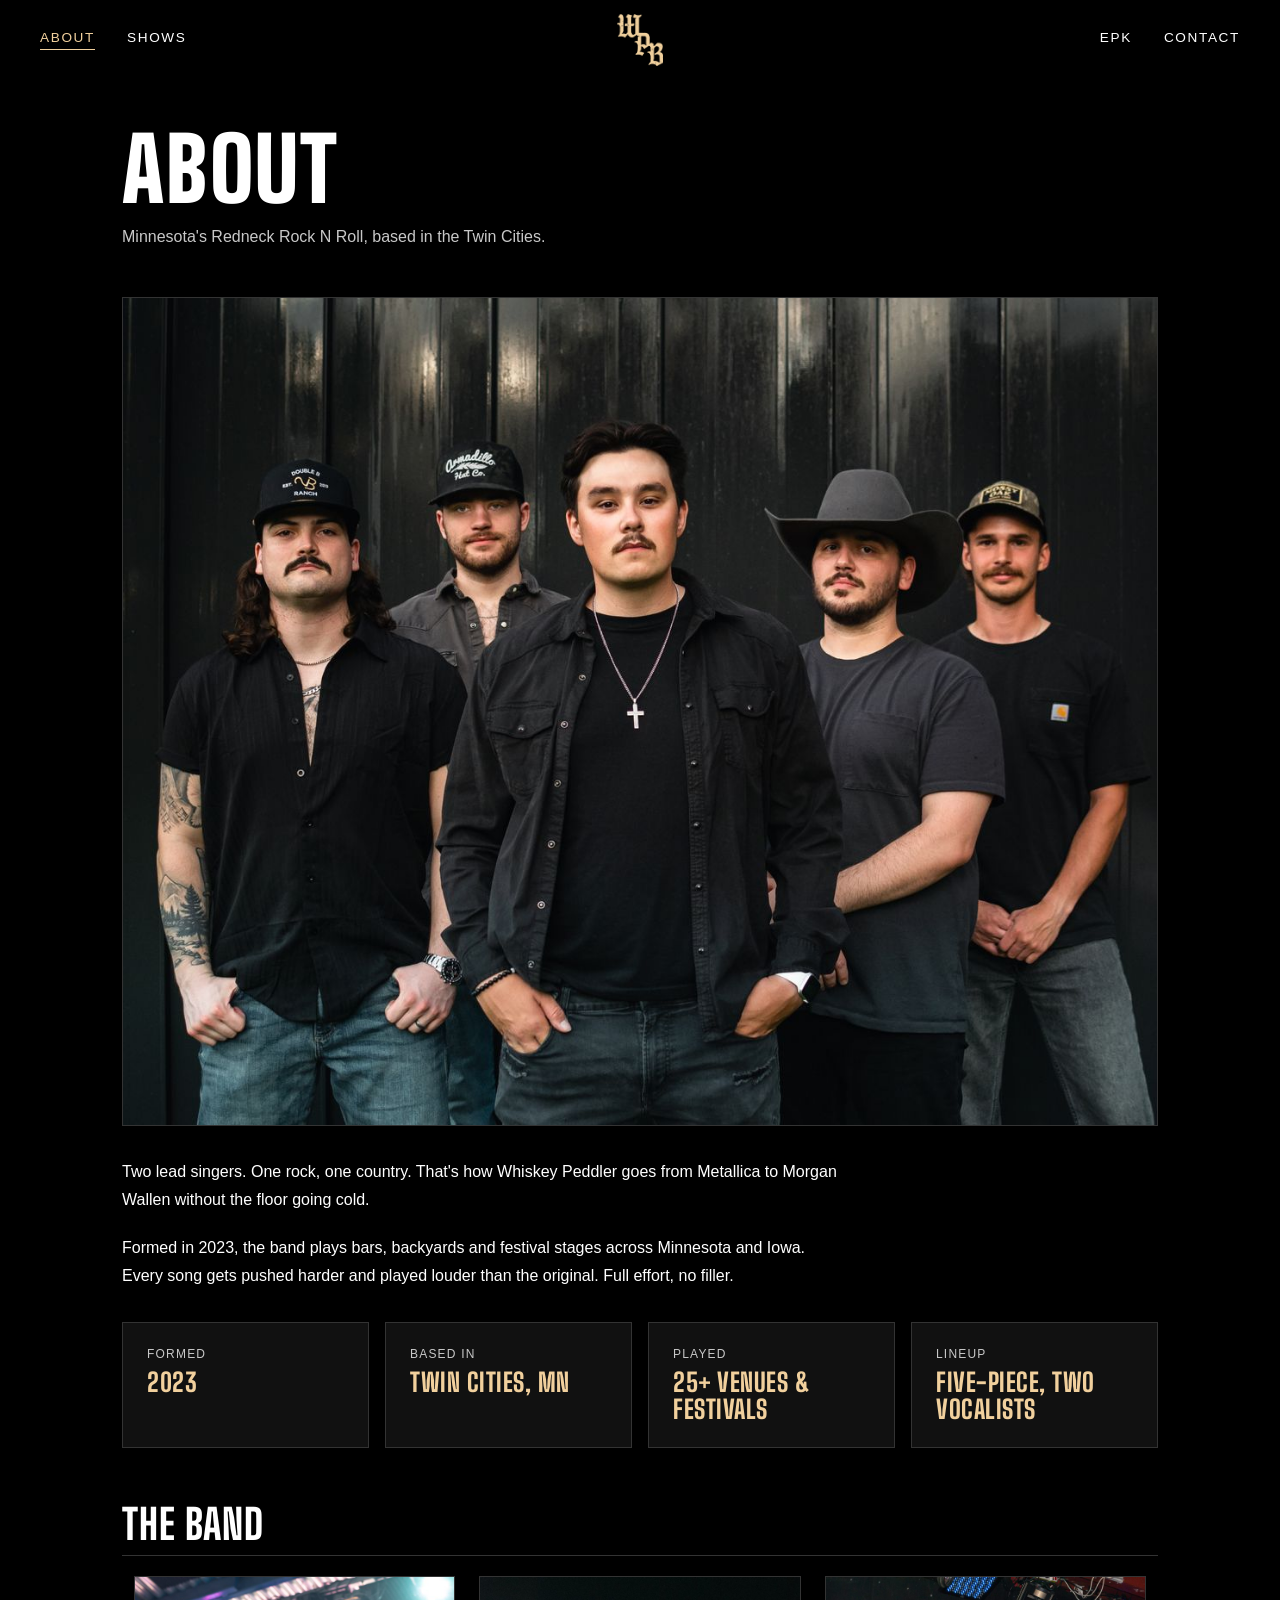
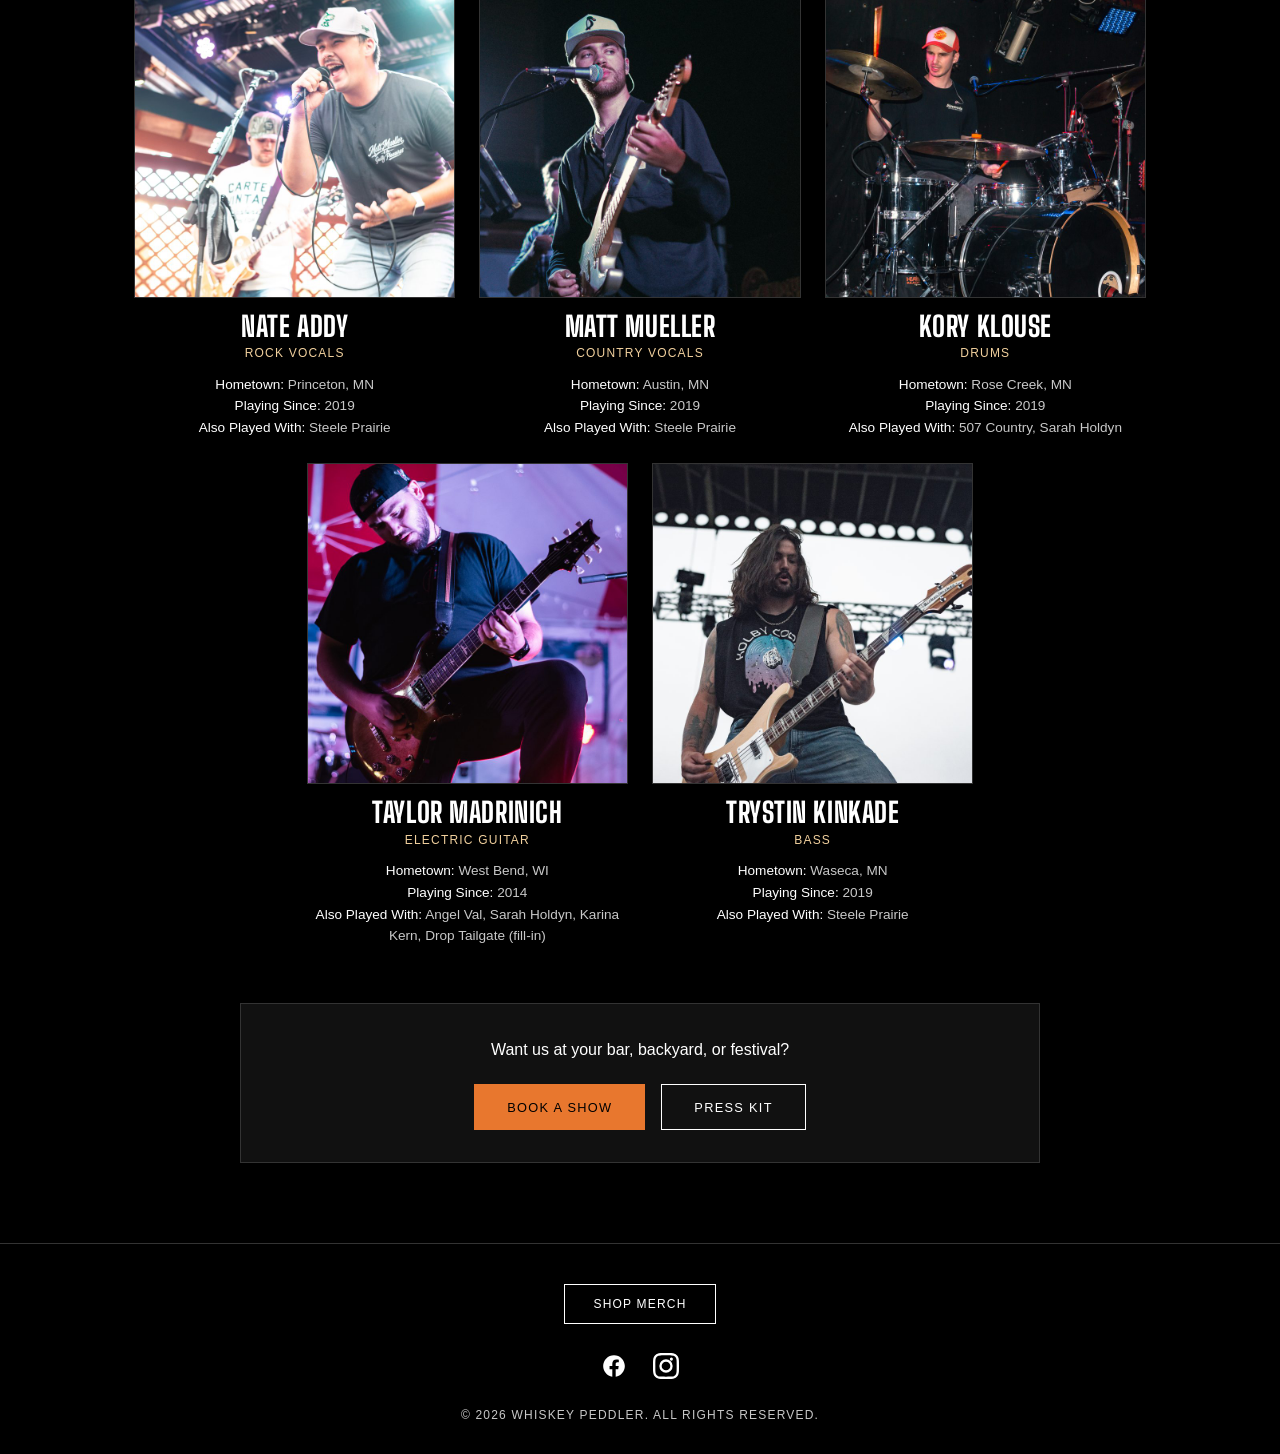
==== commit 89d05c5c: "About: lead with two-vocalist hook, add facts, credits and CTA - Group photo at top; intro rewritten" ====
--- a/about/index.html
+++ b/about/index.html
@@ -4,7 +4,18 @@
   <meta charset="UTF-8" />
   <meta name="viewport" content="width=device-width, initial-scale=1.0" />
   <title>About — Whiskey Peddler</title>
-  <meta name="description" content="Meet Whiskey Peddler, Minnesota's Redneck Rock N Roll cover band." />
+  <meta name="description" content="Whiskey Peddler: Minnesota's Redneck Rock N Roll out of the Twin Cities. Two lead vocalists, one rock and one country. Formed in 2023." />
+  <link rel="canonical" href="https://whiskeypeddlerband.com/about/" />
+  <meta property="og:type" content="website" />
+  <meta property="og:site_name" content="Whiskey Peddler" />
+  <meta property="og:title" content="About — Whiskey Peddler" />
+  <meta property="og:description" content="Whiskey Peddler: Minnesota's Redneck Rock N Roll out of the Twin Cities. Two lead vocalists, one rock and one country. Formed in 2023." />
+  <meta property="og:url" content="https://whiskeypeddlerband.com/about/" />
+  <meta property="og:image" content="https://whiskeypeddlerband.com/assets/og-image.jpg" />
+  <meta property="og:image:width" content="1200" />
+  <meta property="og:image:height" content="630" />
+  <meta property="og:image:alt" content="Whiskey Peddler, Minnesota's Redneck Rock N Roll band" />
+  <meta name="twitter:card" content="summary_large_image" />
   <link rel="preconnect" href="https://fonts.googleapis.com" />
   <link rel="preconnect" href="https://fonts.gstatic.com" crossorigin />
   <link rel="stylesheet" href="https://fonts.googleapis.com/css2?family=Big+Shoulders+Display:wght@800;900&display=swap" />
@@ -18,74 +29,103 @@
 
   <main class="page-section">
     <h1 class="page-title">About</h1>
-    <p class="page-subtitle">Minnesota's Redneck Rock N Roll cover band.</p>
+    <p class="page-subtitle">Minnesota's Redneck Rock N Roll, based in the Twin Cities.</p>
+
+    <img class="about-photo"
+      src="../assets/hero-1200.jpg"
+      srcset="../assets/hero-1200.jpg 1200w, ../assets/hero-2400.jpg 2400w"
+      sizes="(max-width: 1100px) 100vw, 1036px"
+      alt="Whiskey Peddler: Nate Addy, Matt Mueller, Kory Klouse, Taylor Madrinich and Trystin Kinkade" />
 
     <p class="body-copy">
-      Whiskey Peddler takes classic country, alt-country, and rock hits and rebuilds them with grit,
-      volume, and a live-wire energy that's built for a room full of people who came to move. This
-      isn't a note-for-note tribute act — every song gets pushed harder and played louder than the
-      original.
+      Two lead singers. One rock, one country. That's how Whiskey Peddler goes from Metallica to
+      Morgan Wallen without the floor going cold.
     </p>
     <p class="body-copy">
-      Whether it's a dive bar, a backyard party, or a packed festival stage, the band treats every
-      show the same way: full effort, no filler. If a song's worth covering, it's worth covering
-      like it matters.
+      Formed in 2023, the band plays bars, backyards and festival stages across Minnesota and Iowa.
+      Every song gets pushed harder and played louder than the original. Full effort, no filler.
     </p>
+
+    <div class="fact-grid about-facts">
+      <div class="fact-card">
+        <div class="fact-label">Formed</div>
+        <div class="fact-value">2023</div>
+      </div>
+      <div class="fact-card">
+        <div class="fact-label">Based In</div>
+        <div class="fact-value">Twin Cities, MN</div>
+      </div>
+      <div class="fact-card">
+        <div class="fact-label">Played</div>
+        <div class="fact-value">25+ Venues &amp; Festivals</div>
+      </div>
+      <div class="fact-card">
+        <div class="fact-label">Lineup</div>
+        <div class="fact-value">Five-Piece, Two Vocalists</div>
+      </div>
+    </div>
 
     <h2 class="section-heading">The Band</h2>
     <div class="member-grid">
       <div class="member-card">
-        <img class="member-photo" src="../assets/bandnate.jpg" alt="Nate Addy" />
+        <img class="member-photo" src="../assets/bandnate.jpg" alt="Nate Addy" loading="lazy" />
         <div class="member-name">Nate Addy</div>
         <div class="member-role">Rock Vocals</div>
         <div class="member-detail">
-          <strong>Age:</strong> 28<br />
           <strong>Hometown:</strong> Princeton, MN<br />
-          <strong>Top 3 Artists:</strong> Eagles, Ted Nugent, Steve Miller Band
+          <strong>Playing Since:</strong> 2019<br />
+          <strong>Also Played With:</strong> Steele Prairie
         </div>
       </div>
       <div class="member-card">
-        <img class="member-photo" src="../assets/bandmatt.jpg" alt="Matt Mueller" />
+        <img class="member-photo" src="../assets/bandmatt.jpg" alt="Matt Mueller" loading="lazy" />
         <div class="member-name">Matt Mueller</div>
         <div class="member-role">Country Vocals</div>
         <div class="member-detail">
-          <strong>Age:</strong> 25<br />
           <strong>Hometown:</strong> Austin, MN<br />
-          <strong>Top 3 Artists:</strong> Garth Brooks, Cody Johnson, Parker McCollum
+          <strong>Playing Since:</strong> 2019<br />
+          <strong>Also Played With:</strong> Steele Prairie
         </div>
       </div>
       <div class="member-card">
-        <img class="member-photo" src="../assets/bandkory.jpg" alt="Kory Klouse" />
+        <img class="member-photo" src="../assets/bandkory.jpg" alt="Kory Klouse" loading="lazy" />
         <div class="member-name">Kory Klouse</div>
         <div class="member-role">Drums</div>
         <div class="member-detail">
-          <strong>Age:</strong> 25<br />
           <strong>Hometown:</strong> Rose Creek, MN<br />
-          <strong>Top 3 Artists:</strong> Koe Wetzel, HARDY, Kolby Cooper
+          <strong>Playing Since:</strong> 2019<br />
+          <strong>Also Played With:</strong> 507 Country, Sarah Holdyn
         </div>
       </div>
       <div class="member-card">
-        <img class="member-photo" src="../assets/bandtaylor2.jpg" alt="Taylor Madrinich" />
+        <img class="member-photo" src="../assets/bandtaylor2.jpg" alt="Taylor Madrinich" loading="lazy" />
         <div class="member-name">Taylor Madrinich</div>
         <div class="member-role">Electric Guitar</div>
         <div class="member-detail">
-          <strong>Age:</strong> 33<br />
           <strong>Hometown:</strong> West Bend, WI<br />
-          <strong>Top 3 Artists:</strong> Nevertel, Bilmuri, Sleep Theory
+          <strong>Playing Since:</strong> 2014<br />
+          <strong>Also Played With:</strong> Angel Val, Sarah Holdyn, Karina Kern, Drop Tailgate (fill-in)
         </div>
       </div>
       <div class="member-card">
-        <img class="member-photo" src="../assets/bandtrystin.jpg" alt="Trystin Kinkade" />
+        <img class="member-photo" src="../assets/bandtrystin.jpg" alt="Trystin Kinkade" loading="lazy" />
         <div class="member-name">Trystin Kinkade</div>
         <div class="member-role">Bass</div>
         <div class="member-detail">
-          <strong>Age:</strong> 28<br />
           <strong>Hometown:</strong> Waseca, MN<br />
-          <strong>Top 3 Artists:</strong> Whiskey Myers, Koe Wetzel, Cody Jinks
+          <strong>Playing Since:</strong> 2019<br />
+          <strong>Also Played With:</strong> Steele Prairie
         </div>
       </div>
     </div>
 
+    <div class="shows-cta">
+      <p class="body-copy">Want us at your bar, backyard, or festival?</p>
+      <div class="cta-row">
+        <a href="../contact/" class="hero-btn">Book a Show</a>
+        <a href="../press-kit/" class="hero-btn hero-btn-outline">Press Kit</a>
+      </div>
+    </div>
   </main>
 
   <div id="site-footer"></div>
--- a/css/style.css
+++ b/css/style.css
@@ -150,7 +150,7 @@
 .hero-bg {
   position: absolute;
   inset: 0;
-  background-image: url('/assets/WPB%20Hero%202.jpg');
+  background-image: url('/assets/hero-2400.jpg');
   background-size: cover;
   background-position: center top;
   background-repeat: no-repeat;
@@ -1018,3 +1018,188 @@
     font-size: 0.78rem;
   }
 }
+
+/* ===========================
+   BOOKING DETAILS (EPK + Contact)
+   =========================== */
+.fact-grid {
+  display: grid;
+  grid-template-columns: repeat(auto-fit, minmax(220px, 1fr));
+  gap: 1rem;
+  margin-bottom: 1rem;
+}
+
+.fact-card {
+  background: var(--back-room);
+  border: 1px solid var(--gunmetal);
+  padding: 1.5rem;
+}
+
+.fact-label {
+  font-size: 0.75rem;
+  font-weight: 500;
+  letter-spacing: var(--track-label);
+  text-transform: uppercase;
+  color: var(--ash);
+  margin-bottom: 0.5rem;
+}
+
+.fact-value {
+  font-family: var(--font-display);
+  font-size: 1.6rem;
+  font-weight: 800;
+  letter-spacing: var(--track-display);
+  line-height: 1.05;
+  text-transform: uppercase;
+  color: var(--cream);
+}
+
+.fact-note {
+  margin-top: 0.5rem;
+  font-size: 0.9rem;
+  line-height: 1.5;
+  color: var(--white);
+}
+
+/* ===========================
+   REVIEWS (EPK)
+   =========================== */
+.review-grid {
+  display: grid;
+  grid-template-columns: repeat(2, minmax(0, 1fr));
+  gap: 1.5rem;
+  margin-bottom: 1.25rem;
+}
+
+.review-card {
+  background: var(--back-room);
+  border: 1px solid var(--gunmetal);
+  border-top: 3px solid var(--cream);
+  padding: 1.75rem 1.5rem 1.5rem;
+  display: flex;
+  flex-direction: column;
+  justify-content: space-between;
+  gap: 1.25rem;
+}
+
+.review-card blockquote {
+  font-size: 1rem;
+  line-height: 1.7;
+  color: var(--white);
+}
+
+.review-card figcaption {
+  font-size: 0.75rem;
+  font-weight: 500;
+  letter-spacing: var(--track-label);
+  text-transform: uppercase;
+  color: var(--ash);
+  line-height: 1.5;
+}
+
+.review-card figcaption strong {
+  display: block;
+  font-weight: 500;
+  color: var(--cream);
+}
+
+.review-source {
+  font-size: 0.8rem;
+  font-weight: 500;
+  letter-spacing: var(--track-label);
+  text-transform: uppercase;
+  color: var(--ash);
+}
+
+.review-source a {
+  color: var(--cream);
+  border-bottom: 1px solid var(--cream);
+}
+
+/* ===========================
+   CONTACT: what to include
+   =========================== */
+.include-list {
+  list-style: none;
+  max-width: 720px;
+  margin-bottom: 1.75rem;
+  display: grid;
+  gap: 0.6rem;
+}
+
+.include-list li {
+  padding-left: 1.25rem;
+  position: relative;
+  line-height: 1.6;
+}
+
+.include-list li::before {
+  content: "";
+  position: absolute;
+  left: 0;
+  top: 0.65em;
+  width: 0.5rem;
+  height: 2px;
+  background: var(--orange);
+}
+
+/* ===========================
+   HOMEPAGE: next shows
+   =========================== */
+.home-shows {
+  margin-bottom: 4rem;
+}
+
+.home-shows .section-heading {
+  margin-top: 0;
+}
+
+.home-shows .events-list {
+  max-width: none;
+  margin-bottom: 1.5rem;
+}
+
+.home-shows-cta {
+  text-align: center;
+}
+
+.fact-note a {
+  color: var(--cream);
+  border-bottom: 1px solid var(--cream);
+}
+
+@media (max-width: 700px) {
+  .review-grid {
+    grid-template-columns: 1fr;
+  }
+}
+
+/* ===========================
+   ABOUT: group photo, facts, CTA
+   =========================== */
+.about-photo {
+  width: 100%;
+  height: auto;
+  border: 1px solid var(--gunmetal);
+  margin-bottom: 2rem;
+}
+
+.about-facts {
+  margin-top: 2rem;
+}
+
+.cta-row {
+  display: flex;
+  flex-wrap: wrap;
+  justify-content: center;
+  gap: 1rem;
+  margin-top: 1.25rem;
+}
+
+.shows-cta .cta-row .hero-btn {
+  margin-top: 0;
+}
+
+.member-grid + .shows-cta {
+  margin-top: 3.5rem;
+}
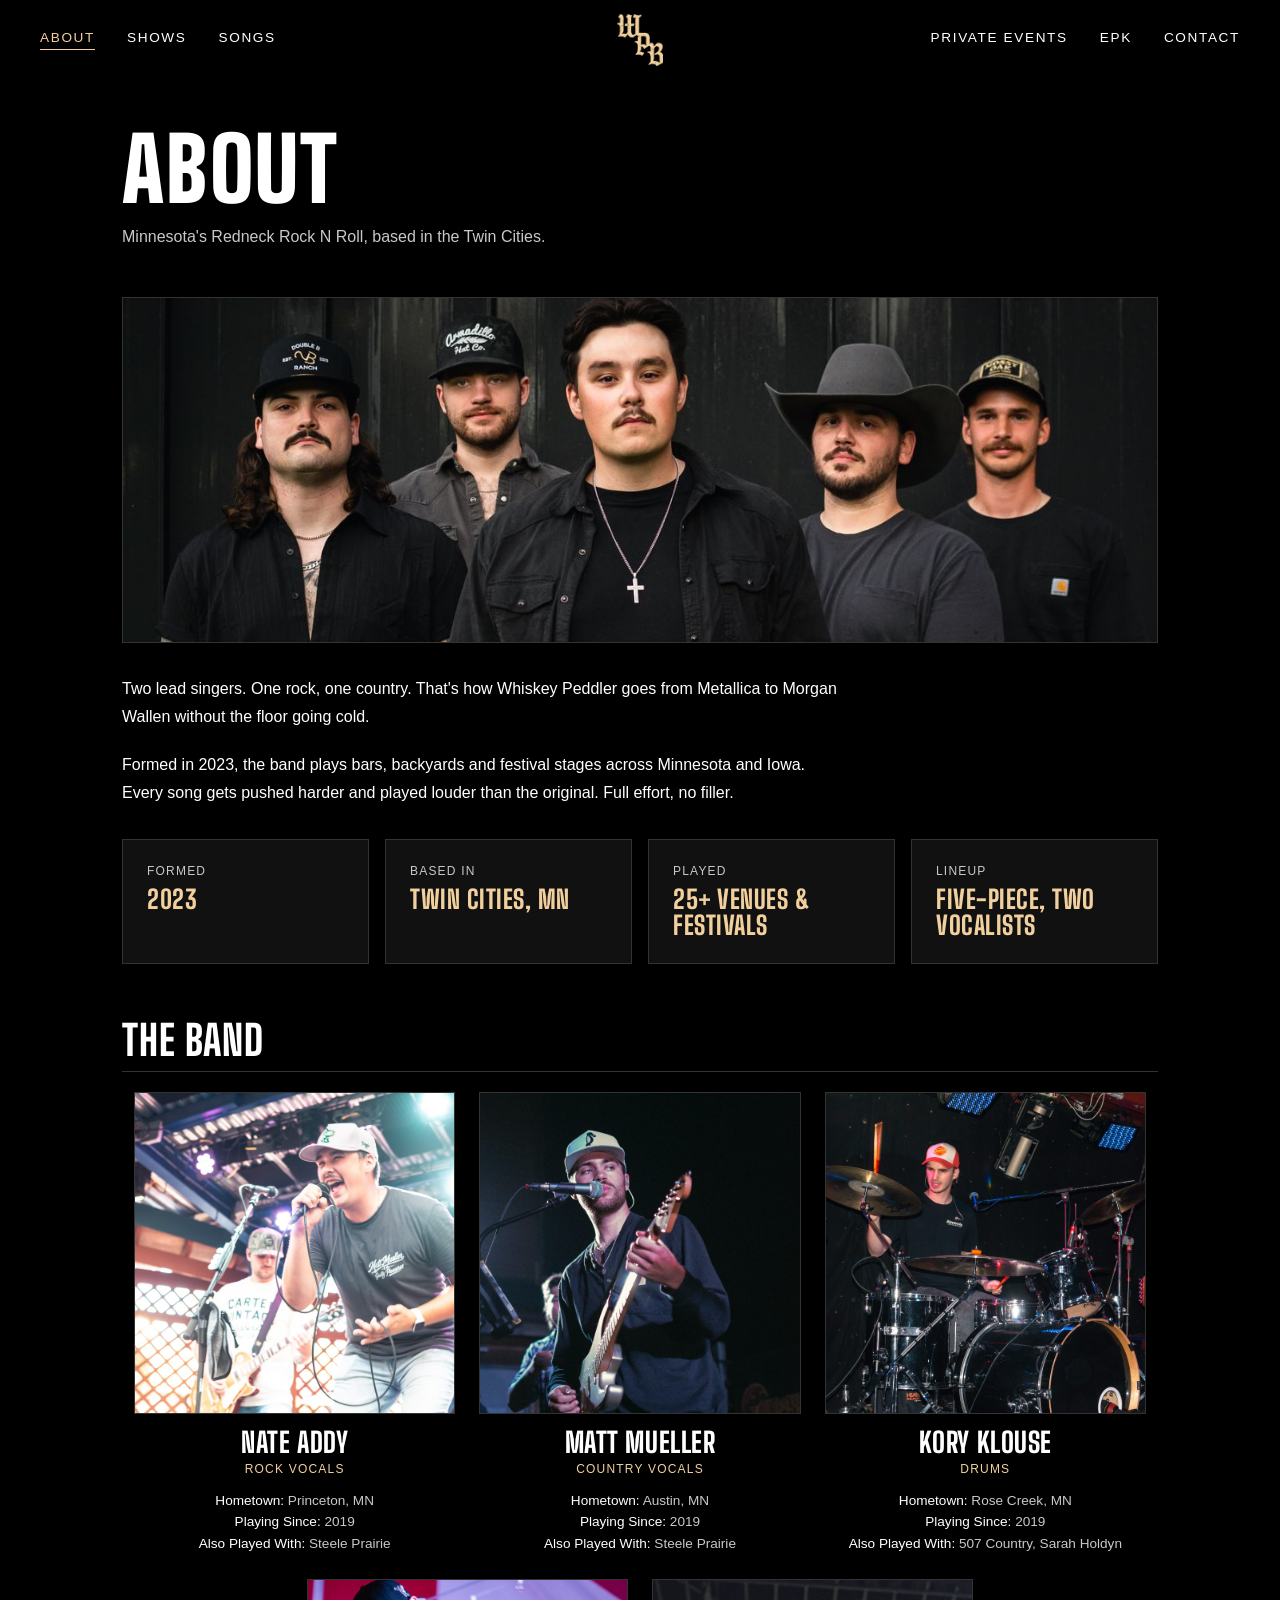
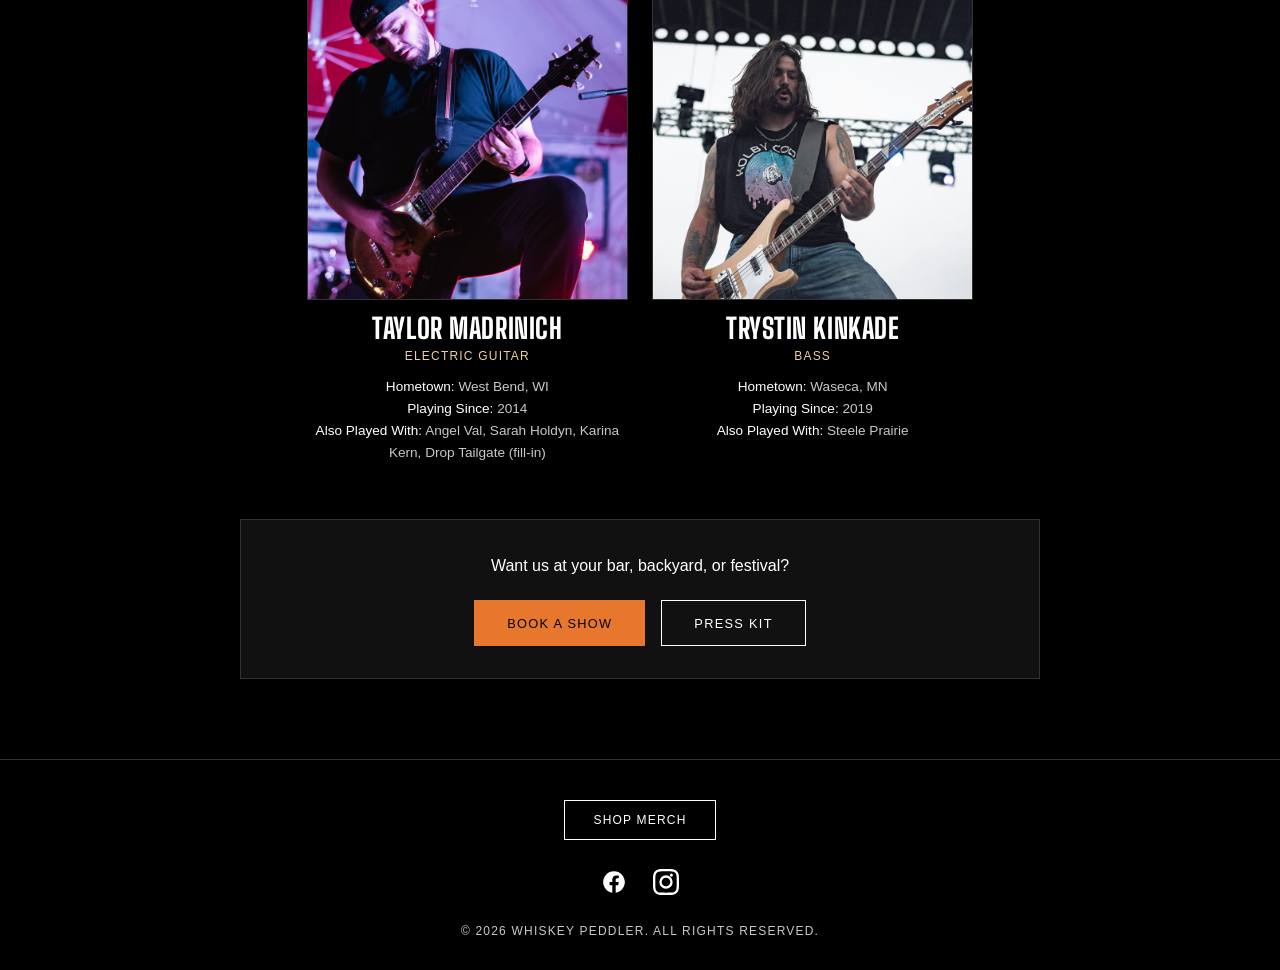
==== commit 22b7c1ac: "Booking upgrade: proof on homepage, booking form, songs and private events pages - Homepage: "Now bo" ====
--- a/about/index.html
+++ b/about/index.html
@@ -3,13 +3,13 @@
 <head>
   <meta charset="UTF-8" />
   <meta name="viewport" content="width=device-width, initial-scale=1.0" />
-  <title>About — Whiskey Peddler</title>
-  <meta name="description" content="Whiskey Peddler: Minnesota's Redneck Rock N Roll out of the Twin Cities. Two lead vocalists, one rock and one country. Formed in 2023." />
+  <title>About Whiskey Peddler — Twin Cities Cover Band | Redneck Rock N Roll</title>
+  <meta name="description" content="Meet Whiskey Peddler, a five-piece Minnesota cover band from the Twin Cities with two lead singers, one rock and one country. Redneck Rock N Roll since 2023." />
   <link rel="canonical" href="https://whiskeypeddlerband.com/about/" />
   <meta property="og:type" content="website" />
   <meta property="og:site_name" content="Whiskey Peddler" />
-  <meta property="og:title" content="About — Whiskey Peddler" />
-  <meta property="og:description" content="Whiskey Peddler: Minnesota's Redneck Rock N Roll out of the Twin Cities. Two lead vocalists, one rock and one country. Formed in 2023." />
+  <meta property="og:title" content="About Whiskey Peddler — Twin Cities Cover Band | Redneck Rock N Roll" />
+  <meta property="og:description" content="Meet Whiskey Peddler, a five-piece Minnesota cover band from the Twin Cities with two lead singers, one rock and one country. Redneck Rock N Roll since 2023." />
   <meta property="og:url" content="https://whiskeypeddlerband.com/about/" />
   <meta property="og:image" content="https://whiskeypeddlerband.com/assets/og-image.jpg" />
   <meta property="og:image:width" content="1200" />
--- a/css/style.css
+++ b/css/style.css
@@ -1179,9 +1179,19 @@
    =========================== */
 .about-photo {
   width: 100%;
-  height: auto;
+  aspect-ratio: 3 / 1;
+  object-fit: cover;
+  object-position: 50% 26%;
   border: 1px solid var(--gunmetal);
   margin-bottom: 2rem;
+}
+
+@media (max-width: 700px) {
+  .about-photo {
+    aspect-ratio: 2.5 / 1;
+    object-position: 50% 27%;
+    margin-bottom: 1.5rem;
+  }
 }
 
 .about-facts {
@@ -1203,3 +1213,586 @@
 .member-grid + .shows-cta {
   margin-top: 3.5rem;
 }
+
+/* ===========================
+   EPK BOOKING LINE: keep phone whole; stack email + phone on phones
+   =========================== */
+.booking-phone {
+  white-space: nowrap;
+}
+
+@media (max-width: 640px) {
+  .booking-contact .booking-line {
+    display: block;
+    width: fit-content;
+  }
+
+  .booking-contact .booking-join {
+    display: none;
+  }
+}
+
+/* ===========================
+   BOOKING UPGRADE (2026-11)
+   Phone nav menu, homepage proof, booking form, FAQ, song list.
+   =========================== */
+
+/* The hidden attribute always wins, even on grid/flex elements */
+[hidden] {
+  display: none !important;
+}
+
+/* ---------------------------
+   NAV: phone menu
+   --------------------------- */
+.nav-toggle,
+.nav-cta,
+.nav-menu {
+  display: none;
+}
+
+.nav-toggle {
+  background: none;
+  border: 0;
+  border-bottom: 1px solid transparent;
+  font-family: inherit;
+  cursor: pointer;
+}
+
+.nav-book {
+  display: inline-block;
+  padding: 0.55rem 0.9rem;
+  background: var(--orange);
+  border: 1px solid var(--orange);
+  color: var(--black);
+  font-size: 0.72rem;
+  font-weight: 500;
+  letter-spacing: 0.08em;
+  text-transform: uppercase;
+  white-space: nowrap;
+}
+
+@media (max-width: 820px) {
+  .nav-left,
+  .nav-right {
+    display: none;
+  }
+
+  .nav-toggle {
+    display: block;
+    flex: 1;
+    align-self: stretch;
+    padding: 0;
+    text-align: left;
+  }
+
+  .nav-cta {
+    display: flex;
+    flex: 1;
+    justify-content: flex-end;
+  }
+
+  .site-header.menu-open {
+    background: var(--black);
+    transition: none;
+    border-bottom: 1px solid var(--gunmetal);
+  }
+
+  .nav-menu {
+    display: grid;
+    max-width: 1200px;
+    margin: 0 auto;
+    padding-bottom: 0.75rem;
+    border-top: 1px solid var(--gunmetal);
+  }
+
+  .nav-menu .nav-link {
+    display: block;
+    padding: 0.95rem 0;
+    font-size: 0.9rem;
+    letter-spacing: 0.12em;
+    border-bottom: 1px solid var(--gunmetal);
+  }
+
+  .nav-menu .nav-link:last-child {
+    border-bottom: 0;
+  }
+
+  .nav-menu .nav-link.active {
+    border-bottom-color: var(--gunmetal);
+  }
+}
+
+/* ---------------------------
+   HOMEPAGE: proof up front
+   --------------------------- */
+.page-section.home-main {
+  padding-top: 4rem;
+}
+
+.home-proof {
+  margin-bottom: 4rem;
+}
+
+.booking-banner {
+  display: flex;
+  flex-wrap: wrap;
+  align-items: center;
+  justify-content: space-between;
+  gap: 1.25rem 2rem;
+  background: var(--back-room);
+  border: 1px solid var(--gunmetal);
+  border-left: 3px solid var(--orange);
+  padding: 1.5rem 1.75rem;
+  margin-bottom: 2rem;
+}
+
+.booking-banner-text {
+  font-family: var(--font-display);
+  font-size: clamp(1.6rem, 4vw, 2.2rem);
+  font-weight: 800;
+  letter-spacing: var(--track-display);
+  line-height: 1.05;
+  text-transform: uppercase;
+}
+
+.proof-video {
+  margin-bottom: 2rem;
+}
+
+.stats-strip {
+  list-style: none;
+  display: grid;
+  grid-template-columns: repeat(4, 1fr);
+  background: var(--back-room);
+  border: 1px solid var(--gunmetal);
+  margin-bottom: 2rem;
+}
+
+.stats-strip li {
+  display: flex;
+  align-items: center;
+  justify-content: center;
+  padding: 1.25rem 0.75rem;
+  border-left: 1px solid var(--gunmetal);
+  font-family: var(--font-display);
+  font-size: clamp(1.2rem, 2.4vw, 1.6rem);
+  font-weight: 800;
+  letter-spacing: var(--track-display);
+  line-height: 1.05;
+  text-align: center;
+  text-transform: uppercase;
+  color: var(--cream);
+}
+
+.stats-strip li:first-child {
+  border-left: 0;
+}
+
+.home-proof .review-grid {
+  margin-bottom: 0;
+}
+
+@media (max-width: 700px) {
+  .stats-strip {
+    grid-template-columns: 1fr 1fr;
+  }
+
+  .stats-strip li:nth-child(odd) {
+    border-left: 0;
+  }
+
+  .stats-strip li:nth-child(n+3) {
+    border-top: 1px solid var(--gunmetal);
+  }
+
+  .booking-banner {
+    padding: 1.25rem;
+  }
+
+  .home-proof {
+    margin-bottom: 3rem;
+  }
+}
+
+@media (max-width: 640px) {
+  /* On phones the hero text block already sits on black above this */
+  .page-section.home-main {
+    padding-top: 0.5rem;
+  }
+}
+
+/* ---------------------------
+   TODO markers (remove once answered)
+   --------------------------- */
+.todo {
+  background: rgba(232, 119, 46, 0.14);
+  color: var(--orange);
+  font-weight: 500;
+}
+
+/* ---------------------------
+   BOOKING FORM (Contact)
+   --------------------------- */
+.booking-form {
+  display: grid;
+  grid-template-columns: 1fr 1fr;
+  gap: 1.25rem 1.5rem;
+  max-width: 820px;
+  background: var(--back-room);
+  border: 1px solid var(--gunmetal);
+  padding: 1.75rem;
+  margin-bottom: 1rem;
+}
+
+.form-field {
+  display: flex;
+  flex-direction: column;
+  gap: 0.45rem;
+  min-width: 0;
+}
+
+.form-field.full,
+.form-actions {
+  grid-column: 1 / -1;
+}
+
+.form-field label {
+  font-size: 0.75rem;
+  font-weight: 500;
+  letter-spacing: var(--track-label);
+  text-transform: uppercase;
+  color: var(--ash);
+}
+
+.form-field .req {
+  color: var(--orange);
+}
+
+.form-field .optional {
+  text-transform: none;
+  letter-spacing: 0;
+}
+
+.form-field input,
+.form-field select,
+.form-field textarea,
+.song-search input {
+  width: 100%;
+  min-height: 48px;
+  padding: 0.75rem 0.9rem;
+  background: var(--black);
+  border: 1px solid var(--gunmetal);
+  border-radius: 0;
+  color: var(--white);
+  font-family: inherit;
+  font-size: 1rem; /* 16px keeps iOS from zooming on focus */
+  color-scheme: dark;
+  -webkit-appearance: none;
+  appearance: none;
+}
+
+.form-field textarea {
+  min-height: 9rem;
+  line-height: 1.5;
+  resize: vertical;
+}
+
+.form-field select {
+  padding-right: 2.5rem;
+  background-image: url("data:image/svg+xml,%3Csvg xmlns='http://www.w3.org/2000/svg' viewBox='0 0 12 8'%3E%3Cpath d='M1 1l5 5 5-5' fill='none' stroke='%23F1D09D' stroke-width='2'/%3E%3C/svg%3E");
+  background-repeat: no-repeat;
+  background-position: right 0.9rem center;
+  background-size: 12px 8px;
+}
+
+.form-field input:focus,
+.form-field select:focus,
+.form-field textarea:focus,
+.song-search input:focus {
+  border-color: var(--cream);
+}
+
+.form-field input::placeholder,
+.form-field textarea::placeholder,
+.song-search input::placeholder {
+  color: #8a8a8a;
+}
+
+button.hero-btn {
+  font-family: inherit;
+  cursor: pointer;
+  border-radius: 0;
+}
+
+.form-note {
+  max-width: 820px;
+  margin-bottom: 1rem;
+  font-size: 0.85rem;
+  line-height: 1.6;
+  color: var(--ash);
+}
+
+.form-note .req {
+  color: var(--orange);
+}
+
+.form-success {
+  max-width: 820px;
+  background: var(--back-room);
+  border: 1px solid var(--gunmetal);
+  border-top: 3px solid var(--cream);
+  padding: 1.75rem;
+  margin-bottom: 1rem;
+}
+
+.form-success h2 {
+  font-family: var(--font-display);
+  font-size: 2rem;
+  font-weight: 800;
+  letter-spacing: var(--track-display);
+  line-height: 1;
+  text-transform: uppercase;
+  color: var(--cream);
+  margin-bottom: 0.75rem;
+}
+
+.form-success p {
+  line-height: 1.7;
+}
+
+@media (max-width: 640px) {
+  .booking-form {
+    grid-template-columns: 1fr;
+    padding: 1.25rem;
+  }
+}
+
+/* ---------------------------
+   FAQ
+   --------------------------- */
+.faq-list {
+  max-width: 820px;
+}
+
+.faq-item {
+  padding: 1.25rem 0;
+  border-bottom: 1px solid var(--gunmetal);
+}
+
+.faq-item:first-child {
+  padding-top: 0.25rem;
+}
+
+.faq-item h3 {
+  font-size: 1.05rem;
+  font-weight: 500;
+  line-height: 1.4;
+  color: var(--cream);
+  margin-bottom: 0.5rem;
+}
+
+.faq-item p {
+  line-height: 1.7;
+}
+
+.faq-item a,
+.form-success a,
+.include-list a {
+  color: var(--cream);
+  border-bottom: 1px solid var(--cream);
+}
+
+/* ---------------------------
+   PRIVATE EVENTS
+   --------------------------- */
+.review-single {
+  max-width: 720px;
+}
+
+.cta-row.cta-left {
+  justify-content: flex-start;
+  margin-top: 0;
+}
+
+/* ---------------------------
+   SONG LIST
+   --------------------------- */
+.song-controls {
+  display: flex;
+  flex-wrap: wrap;
+  align-items: center;
+  gap: 1rem;
+  margin-bottom: 1rem;
+}
+
+.song-search {
+  flex: 1 1 260px;
+  max-width: 420px;
+}
+
+.song-filter {
+  display: flex;
+  gap: 0.5rem;
+}
+
+.filter-btn {
+  min-height: 48px;
+  padding: 0 1.1rem;
+  background: transparent;
+  border: 1px solid var(--gunmetal);
+  border-radius: 0;
+  color: var(--white);
+  font-family: inherit;
+  font-size: 0.75rem;
+  font-weight: 500;
+  letter-spacing: var(--track-label);
+  text-transform: uppercase;
+  cursor: pointer;
+  transition: border-color 0.2s ease, color 0.2s ease;
+}
+
+.filter-btn:hover {
+  border-color: var(--cream);
+  color: var(--cream);
+}
+
+.filter-btn[aria-pressed="true"] {
+  background: var(--orange);
+  border-color: var(--orange);
+  color: var(--black);
+}
+
+.song-count {
+  font-size: 0.85rem;
+  color: var(--ash);
+  min-height: 1.3em;
+}
+
+.song-groups {
+  display: grid;
+  grid-template-columns: 1fr 1fr;
+  gap: 2.5rem;
+}
+
+.song-group h3 {
+  font-size: 0.8rem;
+  font-weight: 500;
+  letter-spacing: var(--track-label);
+  text-transform: uppercase;
+  color: var(--cream);
+  margin-bottom: 0.5rem;
+}
+
+.song-list {
+  list-style: none;
+}
+
+.song-list li {
+  padding: 0.6rem 0;
+  border-bottom: 1px solid #222;
+  break-inside: avoid;
+}
+
+.song-title {
+  display: block;
+  font-weight: 500;
+  line-height: 1.35;
+}
+
+.song-artist {
+  display: block;
+  margin-top: 0.15rem;
+  font-size: 0.85rem;
+  line-height: 1.35;
+  color: var(--ash);
+}
+
+.song-tag {
+  display: inline-block;
+  margin-left: 0.5rem;
+  padding: 0.15rem 0.45rem;
+  background: var(--orange);
+  color: var(--black);
+  font-size: 0.65rem;
+  font-weight: 500;
+  letter-spacing: var(--track-label);
+  line-height: 1.2;
+  text-transform: uppercase;
+  vertical-align: middle;
+}
+
+.song-empty {
+  color: var(--ash);
+  margin-top: 1.5rem;
+}
+
+/* One genre showing: let it use the full width in two columns */
+.song-groups.single {
+  grid-template-columns: 1fr;
+}
+
+.song-groups.single .song-list {
+  columns: 2;
+  column-gap: 2.5rem;
+}
+
+@media (max-width: 700px) {
+  .song-groups {
+    grid-template-columns: 1fr;
+    gap: 2rem;
+  }
+
+  .song-groups.single .song-list {
+    columns: 1;
+  }
+
+  .song-filter {
+    width: 100%;
+  }
+
+  .filter-btn {
+    flex: 1;
+  }
+
+  .song-search {
+    max-width: none;
+  }
+}
+
+/* Homepage highlight cards: six cards, 3 x 2 on desktop */
+.home-main .highlight-grid {
+  grid-template-columns: repeat(3, 1fr);
+}
+
+@media (max-width: 820px) {
+  .home-main .highlight-grid {
+    grid-template-columns: 1fr 1fr;
+    gap: 1rem;
+  }
+}
+
+@media (max-width: 480px) {
+  .home-main .highlight-card {
+    padding: 1.25rem 0.5rem;
+  }
+
+  .home-main .highlight-card h3 {
+    font-size: 1.5rem;
+  }
+
+  .home-main .highlight-card p {
+    font-size: 0.8rem;
+  }
+}
+
+/* Keep the booking email on one line on small phones */
+@media (max-width: 420px) {
+  .contact-card {
+    padding: 1.5rem 1.25rem;
+  }
+
+  .contact-value {
+    font-size: 1rem;
+  }
+}
